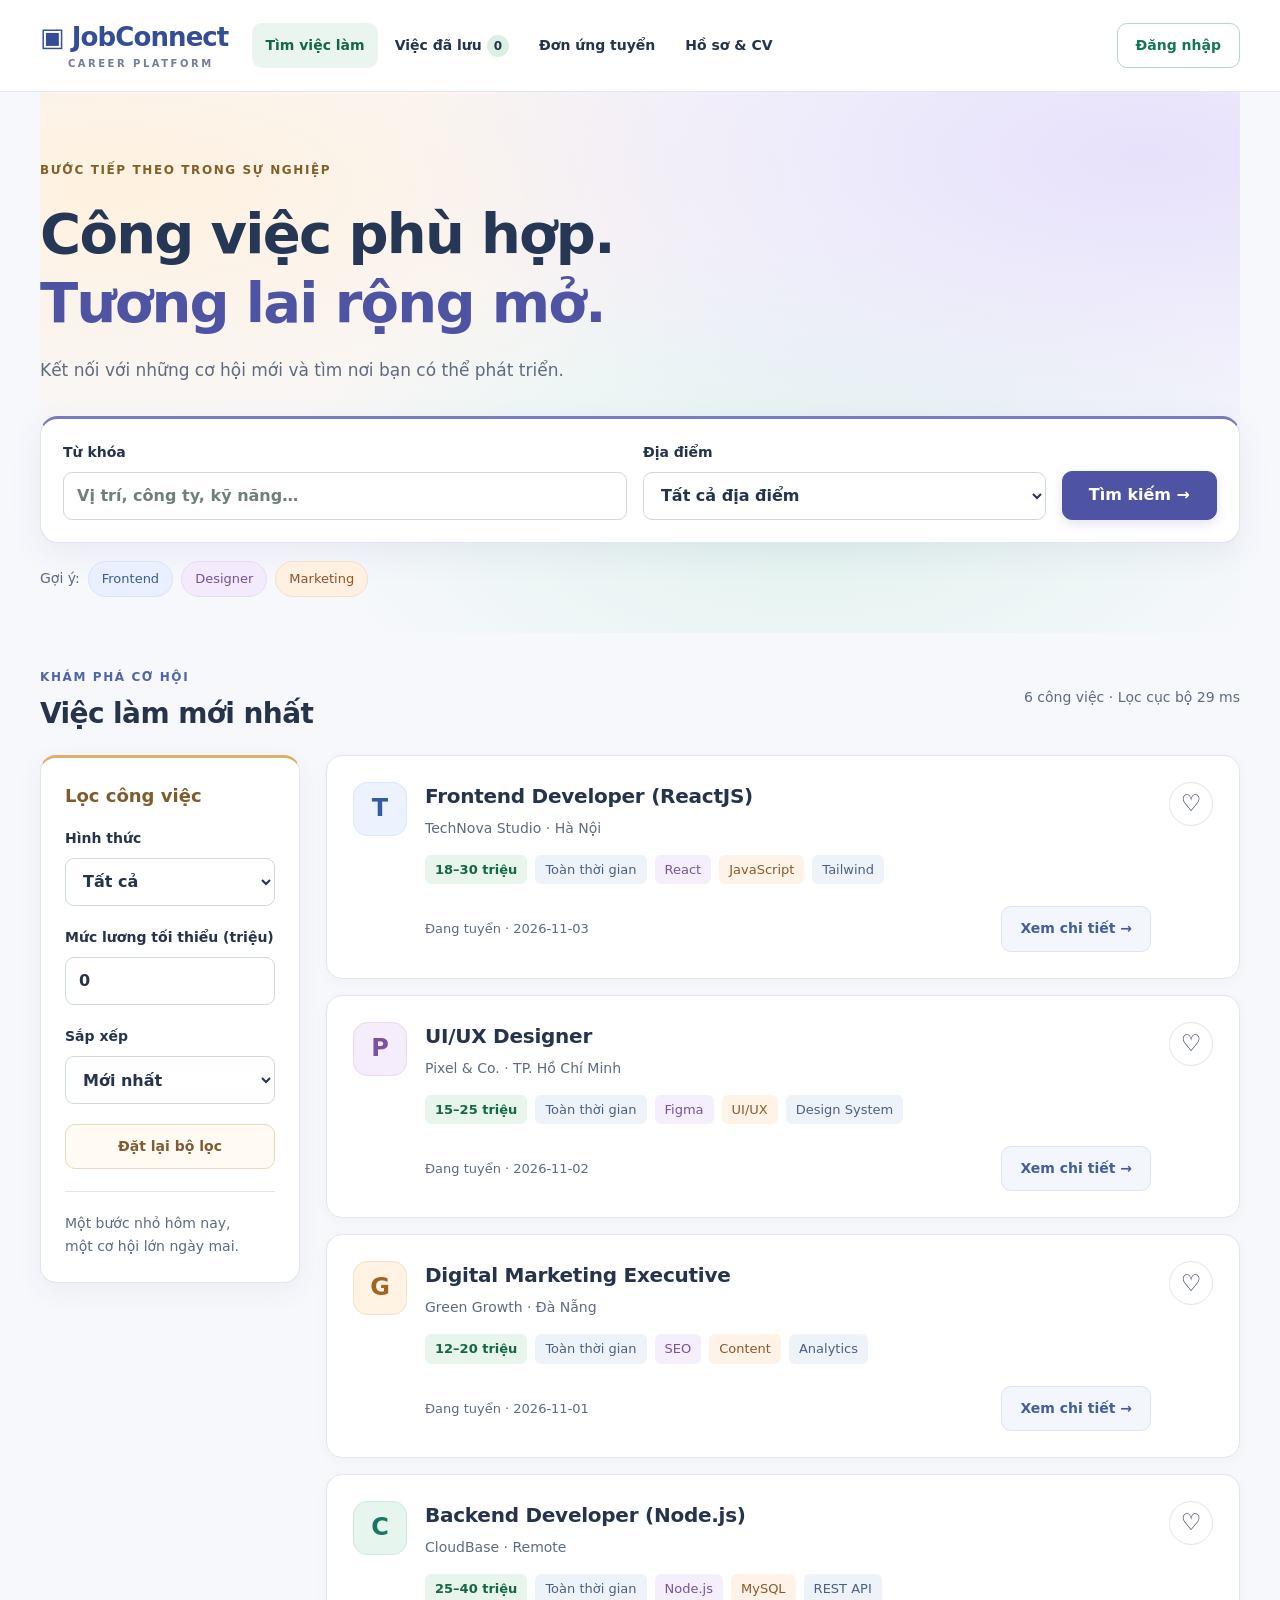
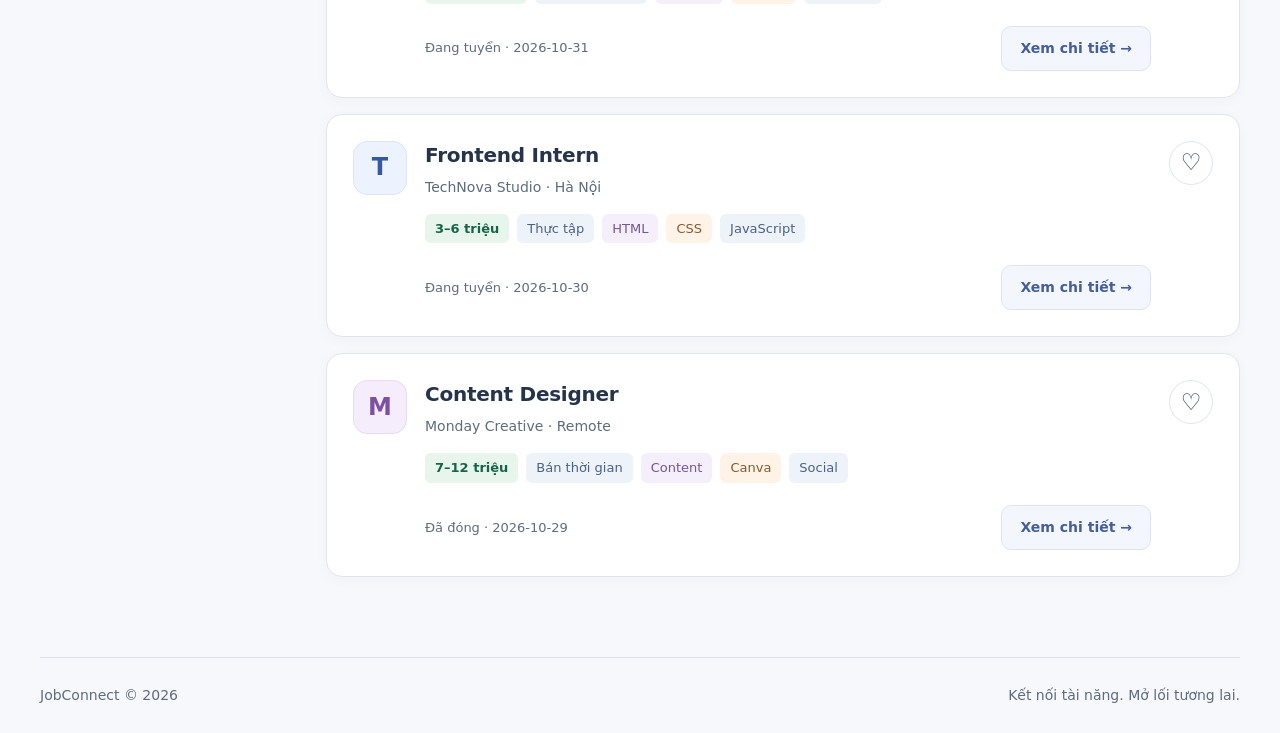
==== frontend/index.html @ 9f08043b "Cap nhat chuc nang" ====
<!DOCTYPE html>
<html lang="vi">

<head>
    <meta charset="UTF-8">
    <meta name="viewport" content="width=device-width, initial-scale=1">

    <title>JobConnect — Cơ hội mới mỗi ngày</title>

    <link rel="stylesheet" href="style.css">
</head>

<body>

    <!-- HEADER -->
    <header>
        <a class="brand" href="#jobs">
            ▣ JobConnect
            <span>CAREER PLATFORM</span>
        </a>

        <nav aria-label="Điều hướng chính">
            <button data-page="jobs">
                Tìm việc làm
            </button>

            <button data-page="saved">
                Việc đã lưu
                <b id="savedCount">0</b>
            </button>

            <button data-page="applications">
                Đơn ứng tuyển
            </button>

            <button data-page="cv">
                Hồ sơ & CV
            </button>
        </nav>

        <button id="account">
            Đăng nhập
        </button>
    </header>

    <!-- MAIN -->
    <main>

        <!-- HERO SECTION -->
        <section id="hero">

            <span class="eyebrow">
                BƯỚC TIẾP THEO TRONG SỰ NGHIỆP
            </span>

            <h1>
                Công việc phù hợp.<br>
                <em>Tương lai rộng mở.</em>
            </h1>

            <p>
                Kết nối với những cơ hội mới
                và tìm nơi bạn có thể phát triển.
            </p>

            <!-- SEARCH FORM -->
            <form id="search">

                <label>
                    Từ khóa

                    <input
                        id="keyword"
                        placeholder="Vị trí, công ty, kỹ năng…"
                    >
                </label>

                <label>
                    Địa điểm

                    <select id="location">
                        <option value="">
                            Tất cả địa điểm
                        </option>

                        <option>TP. Hồ Chí Minh</option>
                        <option>Đà Nẵng</option>
                        <option>Hà Nội</option>
                    </select>
                </label>

                <button class="primary">
                    Tìm kiếm →
                </button>

            </form>

            <!-- TRENDING KEYWORDS -->
            <div class="trending">
                Gợi ý:

                <button data-key="Frontend">
                    Frontend
                </button>

                <button data-key="Designer">
                    Designer
                </button>

                <button data-key="Marketing">
                    Marketing
                </button>
            </div>

        </section>

        <!-- WORKSPACE -->
        <section id="workspace">

            <!-- SECTION HEADER -->
            <div class="section-head">

                <div>
                    <span class="eyebrow">
                        KHÁM PHÁ CƠ HỘI
                    </span>

                    <h2 id="pageTitle">
                        Việc làm mới nhất
                    </h2>
                </div>

                <span id="resultCount"></span>

            </div>

            <!-- JOBS VIEW -->
            <div id="jobsView" class="listing">

                <!-- FILTER SIDEBAR -->
                <aside>

                    <h3>Lọc công việc</h3>

                    <label>
                        Hình thức

                        <select id="type">
                            <option value="">Tất cả</option>
                            <option>Toàn thời gian</option>
                            <option>Bán thời gian</option>
                            <option>Thực tập</option>
                        </select>
                    </label>

                    <label>
                        Mức lương tối thiểu (triệu)

                        <input
                            id="salary"
                            type="number"
                            min="0"
                            max="200"
                            value="0"
                        >
                    </label>

                    <label>
                        Sắp xếp

                        <select id="sort">
                            <option value="new">
                                Mới nhất
                            </option>

                            <option value="salary">
                                Lương cao nhất
                            </option>
                        </select>
                    </label>

                    <button id="reset">
                        Đặt lại bộ lọc
                    </button>

                    <p class="muted">
                        Một bước nhỏ hôm nay,<br>
                        một cơ hội lớn ngày mai.
                    </p>

                </aside>

                <!-- JOB LIST -->
                <div id="jobList"></div>

            </div>

            <!-- APPLICATIONS VIEW -->
            <div id="applicationsView" hidden>

                <label>
                    Lọc trạng thái

                    <select id="statusFilter">
                        <option value="">
                            Tất cả trạng thái
                        </option>
                    </select>
                </label>

                <div id="applicationList"></div>

            </div>

            <!-- CV VIEW -->
            <div id="cvView" hidden>

                <div class="panel">

                    <h3>CV của bạn</h3>

                    <p>
                        Tải lên CV dạng PDF,
                        dung lượng tối đa 5 MB.
                    </p>

                    <label class="upload">
                        Chọn file PDF

                        <input
                            type="file"
                            id="cvInput"
                            accept="application/pdf,.pdf"
                        >
                    </label>

                    <div id="cvList"></div>

                    <p class="muted">
                        Bản demo lưu CV trong trình duyệt
                        này bằng IndexedDB.
                    </p>

                </div>

            </div>

        </section>

    </main>

    <!-- FOOTER -->
    <footer>
        JobConnect © 2026

        <span>
            Kết nối tài năng. Mở lối tương lai.
        </span>
    </footer>

    <!-- AUTH DIALOG -->
    <dialog id="authDialog">

        <form id="authForm">

            <button
                type="button"
                class="close"
                data-close
            >
                ×
            </button>

            <h2>Chào mừng bạn</h2>

            <p>
                Đăng nhập mô phỏng để trải nghiệm ứng viên.
            </p>

            <label>
                Họ tên

                <input
                    id="name"
                    required
                    maxlength="80"
                    autocomplete="name"
                >
            </label>

            <label>
                Email

                <input
                    id="email"
                    type="email"
                    required
                    autocomplete="email"
                >
            </label>

            <label>
                Vai trò

                <select id="role">
                    <option value="Candidate">
                        Ứng viên
                    </option>

                    <option value="Recruiter">
                        Nhà tuyển dụng
                    </option>
                </select>
            </label>

            <p class="muted">
                Không tạo tài khoản Admin
                từ giao diện đăng ký.
            </p>

            <button class="primary">
                Bắt đầu trải nghiệm
            </button>

        </form>

    </dialog>

    <!-- JOB DETAIL DIALOG -->
    <dialog id="detailDialog">

        <button class="close" data-close>
            ×
        </button>

        <div id="detailBody"></div>

    </dialog>

    <!-- APPLY DIALOG -->
    <dialog id="applyDialog">

        <form id="applyForm">

            <button
                type="button"
                class="close"
                data-close
            >
                ×
            </button>

            <h2>Nộp đơn ứng tuyển</h2>

            <p id="applyTitle"></p>

            <label>
                Chọn CV PDF

                <select id="cvSelect" required>
                </select>
            </label>

            <label>
                Thư giới thiệu

                <textarea
                    id="letter"
                    rows="5"
                    maxlength="3000"
                    placeholder="Chia sẻ lý do bạn phù hợp…"
                ></textarea>
            </label>

            <button class="primary">
                Gửi đơn ứng tuyển
            </button>

        </form>

    </dialog>

    <!-- TOAST NOTIFICATION -->
    <div
        id="toast"
        role="status"
        aria-live="polite"
    ></div>

    <!-- JAVASCRIPT -->
    <script src="app.js"></script>

</body>

</html>
---- frontend/style.css ----
﻿:root {
  color-scheme: light;
  --ink: #183b32;
  --green: #157557;
  --light: #edf7f1;
  --line: #dce8e1;
  --muted: #596e64;
  --shadow: 0 8px 28px rgb(24 59 50 / 5%);
}
* { box-sizing: border-box; }
body {
  margin: 0;
  background: #f6f9f7;
  color: var(--ink);
  font: 16px/1.65 "Segoe UI", system-ui, -apple-system, sans-serif;
  -webkit-font-smoothing: antialiased;
}
button, input, select, textarea { font: inherit; }
button, a, input, select, textarea { -webkit-tap-highlight-color: transparent; }
button {
  min-height: 44px;
  padding: 10px 18px;
  border: 1px solid var(--line);
  border-radius: 10px;
  background: #fff;
  color: var(--ink);
  font-weight: 600;
  cursor: pointer;
  transition: background .18s ease, border-color .18s ease, box-shadow .18s ease;
}
button:hover { border-color: #9dc9b4; background: var(--light); }
button:disabled { opacity: .5; cursor: not-allowed; }
a { color: var(--green); text-underline-offset: 4px; }
header {
  display: flex;
  align-items: center;
  gap: 24px;
  min-height: 92px;
  padding: 18px max(28px, calc((100% - 1200px) / 2));
  background: #fff;
  border-bottom: 1px solid var(--line);
}
.brand { font-size: 26px; line-height: 1.25; letter-spacing: -.9px; font-weight: 800; text-decoration: none; white-space: nowrap; }
.brand span { display: block; margin: 5px 0 0 28px; font-size: 10px; letter-spacing: 2.5px; font-weight: 650; }
nav { display: flex; align-items: center; gap: 4px; flex: 1; }
nav button { border-color: transparent; background: transparent; font-size: 14px; white-space: nowrap; padding: 10px 12px; }
nav button.active { color: var(--green); background: var(--light); }
#account { border-color: #b8d6c6; color: var(--green); font-size: 14px; }
b { display: inline-block; padding: 1px 7px; border-radius: 20px; background: #dcefe3; font-size: 12px; line-height: 1.7; }
main { max-width: 1256px; margin: auto; padding: 0 28px; }
#hero {
  position: relative;
  padding: 64px 0 36px;
  background: radial-gradient(ellipse at 94% 18%, #dcefe2 0, transparent 58%);
}
.eyebrow { color: var(--green); font-size: 12px; font-weight: 750; letter-spacing: 1.6px; }
h1, h2, h3 { text-wrap: balance; }
h1 { margin: 18px 0; font-size: clamp(36px, 4.5vw, 56px); line-height: 1.22; letter-spacing: -1.7px; font-weight: 750; }
h1 em { font-style: normal; color: var(--green); }
p { color: var(--muted); margin: 0 0 18px; }
#hero > p { max-width: 620px; font-size: 17px; line-height: 1.8; }
#search { display: flex; align-items: end; gap: 16px; margin-top: 30px; padding: 22px; background: #fff; border: 1px solid var(--line); border-radius: 18px; box-shadow: var(--shadow); }
label { display: block; font-size: 14px; font-weight: 600; }
input, select, textarea { display: block; width: 100%; min-height: 48px; margin: 8px 0 20px; padding: 11px 13px; border: 1px solid #ccdcd2; border-radius: 9px; background: #fff; color: var(--ink); font-size: 16px; line-height: 1.5; }
input::placeholder, textarea::placeholder { color: #708078; opacity: 1; }
input:hover, select:hover, textarea:hover { border-color: #91b8a3; }
textarea { resize: vertical; }
#search label { flex: 1; min-width: 0; }
#search label:first-child { flex: 1.4; }
#search input, #search select { margin-bottom: 0; }
#search > button { min-height: 48px; padding-inline: 26px; }
.primary { background: var(--green); color: #fff; border-color: var(--green); box-shadow: 0 4px 12px rgb(21 117 87 / 12%); }
.primary:hover { background: #105d45; color: #fff; border-color: #105d45; }
.trending { display: flex; flex-wrap: wrap; align-items: center; gap: 8px; margin-top: 18px; color: var(--muted); font-size: 14px; }
.trending button { min-height: 36px; padding: 5px 13px; border-color: #dce8e1; border-radius: 24px; background: #edf4ef; font-size: 13px; font-weight: 500; }
#workspace { scroll-margin-top: 24px; }
.section-head { display: flex; align-items: center; justify-content: space-between; gap: 20px; margin: 30px 0 22px; }
h2 { margin: 6px 0 14px; font-size: 28px; line-height: 1.35; letter-spacing: -.6px; }
.section-head h2 { margin-bottom: 0; }
h3 { margin: 0 0 18px; font-size: 18px; line-height: 1.5; }
.listing { display: grid; grid-template-columns: 260px minmax(0, 1fr); gap: 26px; }
aside, .panel { align-self: start; padding: 24px; border: 1px solid var(--line); border-radius: 16px; background: #fff; box-shadow: var(--shadow); }
aside #reset { width: 100%; font-size: 14px; }
aside p { margin: 22px 0 0; padding-top: 20px; border-top: 1px solid var(--line); }
.muted, #resultCount { color: var(--muted); font-size: 14px; }
#resultCount { text-align: right; }
.card { display: flex; gap: 18px; padding: 26px; margin-bottom: 16px; border: 1px solid var(--line); border-radius: 16px; background: #fff; box-shadow: 0 3px 14px rgb(24 59 50 / 3%); transition: border-color .18s ease, box-shadow .18s ease; }
.card:hover { border-color: #aecfbd; box-shadow: var(--shadow); }
.logo { display: grid; place-items: center; flex-shrink: 0; width: 54px; height: 54px; border: 1px solid #d9ebdf; border-radius: 14px; background: #eaf5ee; color: var(--green); font-size: 24px; font-weight: 800; }
.card-body { flex: 1; min-width: 0; overflow-wrap: anywhere; }
.card h3 { margin: 0; font-size: 20px; line-height: 1.45; letter-spacing: -.25px; }
.company { margin: 6px 0 15px; color: var(--muted); font-size: 14px; }
.tags { display: flex; flex-wrap: wrap; gap: 8px; }
.tag { padding: 5px 10px; border-radius: 6px; background: #f1f5f3; color: #4c6458; font-size: 13px; line-height: 1.5; }
.salary { color: #116446; background: #e6f5eb; font-weight: 700; }
.card-bottom { display: flex; justify-content: space-between; align-items: center; flex-wrap: wrap; gap: 12px; margin-top: 22px; }
.card-bottom small { color: var(--muted); font-size: 13px; }
.card-bottom button { font-size: 14px; color: var(--green); }
.save { align-self: start; flex-shrink: 0; display: grid; place-items: center; width: 44px; padding: 4px; border-radius: 50%; font-size: 23px; line-height: 1; }
.save[aria-pressed="true"] { background: #e7f4ec; border-color: #a5cbb5; color: var(--green); }
.empty { padding: 48px 24px; border: 1px dashed #b9cec1; border-radius: 16px; background: #fff; color: var(--muted); text-align: center; }
.status { display: inline-block; padding: 6px 13px; border-radius: 20px; background: #edf3fa; color: #245d9d; font-size: 14px; font-weight: 600; }
.status.accepted { background: #e0f4e8; color: #207141; }
.status.rejected, .status.withdrawn { background: #f9eded; color: #934242; }
#applicationsView > label { max-width: 340px; }
#applicationList .muted { margin-top: 14px; }
footer { display: flex; justify-content: space-between; gap: 20px; max-width: 1200px; margin: 64px auto 0; padding: 26px 0; border-top: 1px solid var(--line); color: var(--muted); font-size: 14px; }
dialog { width: min(580px, calc(100vw - 32px)); max-height: 90vh; max-height: 90dvh; padding: 32px; border: 1px solid var(--line); border-radius: 20px; background: #fff; color: var(--ink); box-shadow: 0 24px 80px rgb(16 43 35 / 20%); overflow-wrap: anywhere; }
dialog::backdrop { background: rgb(16 43 35 / 48%); backdrop-filter: blur(4px); }
.close { float: right; min-width: 44px; margin: -10px -10px 0 8px; padding: 0 8px; border: 0; font-size: 26px; }
dialog .primary { width: 100%; margin-top: 12px; }
#detailBody h3 { margin-top: 24px; margin-bottom: 8px; }
.upload { padding: 24px; border: 2px dashed #b9d7c6; border-radius: 12px; background: #f6fbf8; }
.upload input { min-height: 0; margin: 12px 0 0; padding: 0; border: 0; background: transparent; font-size: 14px; }
input[type="file"]::file-selector-button { margin-right: 12px; padding: 10px 14px; border: 1px solid #c7ddcf; border-radius: 8px; background: #fff; color: var(--ink); cursor: pointer; }
.cv-row { display: flex; align-items: center; flex-wrap: wrap; gap: 12px; padding: 18px 0; border-bottom: 1px solid var(--line); }
.cv-row > span { flex: 1 1 220px; overflow-wrap: anywhere; }
#cvList { margin-block: 20px; }
#toast { position: fixed; bottom: 24px; left: 50%; transform: translateX(-50%); display: none; width: max-content; max-width: calc(100vw - 32px); padding: 14px 22px; border-radius: 12px; background: var(--ink); color: #fff; box-shadow: 0 8px 30px rgb(16 43 35 / 20%); font-size: 15px; z-index: 10; }
button:focus-visible, a:focus-visible, input:focus-visible, select:focus-visible, textarea:focus-visible { outline: 3px solid #51a581; outline-offset: 3px; }
[hidden] { display: none !important; }
@media (max-width: 1100px) {
  header { flex-wrap: wrap; gap: 14px; }
  nav { order: 3; flex-basis: 100%; overflow-x: auto; padding-bottom: 2px; }
  #account { margin-left: auto; max-width: 60%; overflow-wrap: anywhere; }
  footer { margin-inline: 28px; }
}
@media (max-width: 800px) {
  .listing { grid-template-columns: 220px minmax(0, 1fr); gap: 18px; }
  aside { padding: 20px; }
  .card { gap: 12px; padding: 20px; }
  .card h3 { font-size: 18px; }
  #search { flex-wrap: wrap; }
  #search > button { flex-basis: 100%; }
}
@media (max-width: 650px) {
  header { padding: 16px; gap: 14px; }
  .brand { font-size: 23px; }
  .brand span { font-size: 9px; letter-spacing: 1.7px; margin-left: 24px; }
  #account { max-width: 48%; padding: 9px 12px; }
  nav { gap: 4px; }
  nav button { font-size: 14px; padding: 10px 12px; }
  main { padding: 0 16px; }
  #hero { padding: 36px 0 24px; }
  h1 { font-size: clamp(32px, 8vw, 42px); letter-spacing: -1px; line-height: 1.3; }
  #hero > p { font-size: 16px; }
  .eyebrow { font-size: 11px; letter-spacing: 1.2px; }
  #search { flex-direction: column; align-items: stretch; gap: 14px; padding: 18px; margin-top: 24px; }
  #search > button { flex-basis: auto; margin-top: 2px; }
  .section-head { align-items: start; flex-wrap: wrap; gap: 8px; margin-top: 24px; }
  h2 { font-size: 25px; }
  #resultCount { text-align: left; }
  .listing { display: block; }
  aside { display: grid; grid-template-columns: repeat(2, minmax(0, 1fr)); gap: 0 14px; margin-bottom: 20px; padding: 20px; }
  aside h3, aside label:last-of-type, aside #reset { grid-column: 1 / -1; }
  aside p { display: none; }
  aside input, aside select { margin-bottom: 16px; }
  .card { position: relative; flex-wrap: wrap; padding: 20px; gap: 14px; }
  .logo { width: 46px; height: 46px; font-size: 21px; border-radius: 12px; }
  .card-body { flex-basis: 100%; }
  .save { position: absolute; right: 16px; top: 20px; }
  .card-bottom { margin-top: 18px; }
  .panel { padding: 20px; }
  footer { flex-direction: column; gap: 6px; margin: 36px 16px 0; padding-block: 22px; }
  dialog { padding: 24px; border-radius: 16px; }
  .upload { padding: 18px; }
}
@media (prefers-reduced-motion: reduce) {
  *, *::before, *::after { transition: none !important; scroll-behavior: auto !important; }
}

/* A varied palette for navigation, company identities and skill labels. */
:root {
  --ink: #25334b;
  --muted: #5e6b80;
  --line: #e1e5ef;
  --shadow: 0 8px 28px rgb(50 65 110 / 6%);
}
body { background: #f7f8fc; }
header { border-bottom-color: #e4e7f2; }
.brand { color: #334d96; }
.brand span { color: #737d98; }
nav button[data-page="jobs"].active { color: #17654c; background: #eaf5ef; }
nav button[data-page="saved"].active { color: #99522b; background: #fff0e5; }
nav button[data-page="applications"].active { color: #355ca5; background: #edf2ff; }
nav button[data-page="cv"].active { color: #7451a8; background: #f3edfc; }
#hero {
  background:
    radial-gradient(ellipse at 92% 12%, #e7e1fb 0, transparent 48%),
    radial-gradient(ellipse at 64% 75%, #e0f2ed 0, transparent 48%),
    radial-gradient(ellipse at 6% 18%, #fff1df 0, transparent 46%);
}
h1 { color: #253755; }
h1 em { color: #4e54a3; }
#hero > .eyebrow { color: #836027; }
#search { border-top: 3px solid #777bc0; box-shadow: 0 10px 32px rgb(74 77 135 / 8%); }
#search .primary { background: #4e54a3; border-color: #4e54a3; box-shadow: 0 4px 12px rgb(78 84 163 / 16%); }
#search .primary:hover { background: #3d4287; border-color: #3d4287; }
.trending button:nth-of-type(3n + 1) { color: #355aa0; background: #eaf0ff; border-color: #d8e2fc; }
.trending button:nth-of-type(3n + 2) { color: #77509d; background: #f3eafb; border-color: #e8d9f5; }
.trending button:nth-of-type(3n) { color: #945127; background: #fff0e2; border-color: #f4dec8; }
.trending button:hover { box-shadow: 0 2px 8px rgb(50 65 110 / 12%); }
#workspace > .section-head .eyebrow { color: #5264a8; }
aside { border-top: 3px solid #dfae68; }
aside h3 { color: #805b2b; }
aside #reset { color: #815c30; background: #fffaf2; border-color: #e9d9bf; }
aside #reset:hover { background: #fff1dc; }
.card:nth-child(4n + 1) .logo { color: #355aa0; background: #edf2ff; border-color: #dce5fc; }
.card:nth-child(4n + 2) .logo { color: #7d50a1; background: #f5edfc; border-color: #e9daf5; }
.card:nth-child(4n + 3) .logo { color: #a06426; background: #fff4e3; border-color: #f3e3c9; }
.card:nth-child(4n) .logo { color: #187763; background: #e7f5ef; border-color: #cfe9dd; }
.tag { color: #496186; background: #eef3fa; }
.tag:nth-child(3n) { color: #77549b; background: #f4effa; }
.tag:nth-child(3n + 1) { color: #8a5a2c; background: #fff3e7; }
.tag.salary { color: #176549; background: #e7f5ec; }
.card-bottom button { color: #435d9d; background: #f4f6fd; border-color: #dce3f5; }
.card-bottom button:hover { background: #eaf0ff; border-color: #aebfe5; }
.save[aria-pressed="true"] { color: #ac4567; background: #fceef3; border-color: #edc8d5; }
#cvView .panel { border-top: 3px solid #aa85ce; }
#cvView h3 { color: #77509d; }
.upload { border-color: #d0bee4; background: #faf7fe; }
.status.withdrawn { color: #66547e; background: #f1edf7; }
footer { border-top-color: #dedff0; }
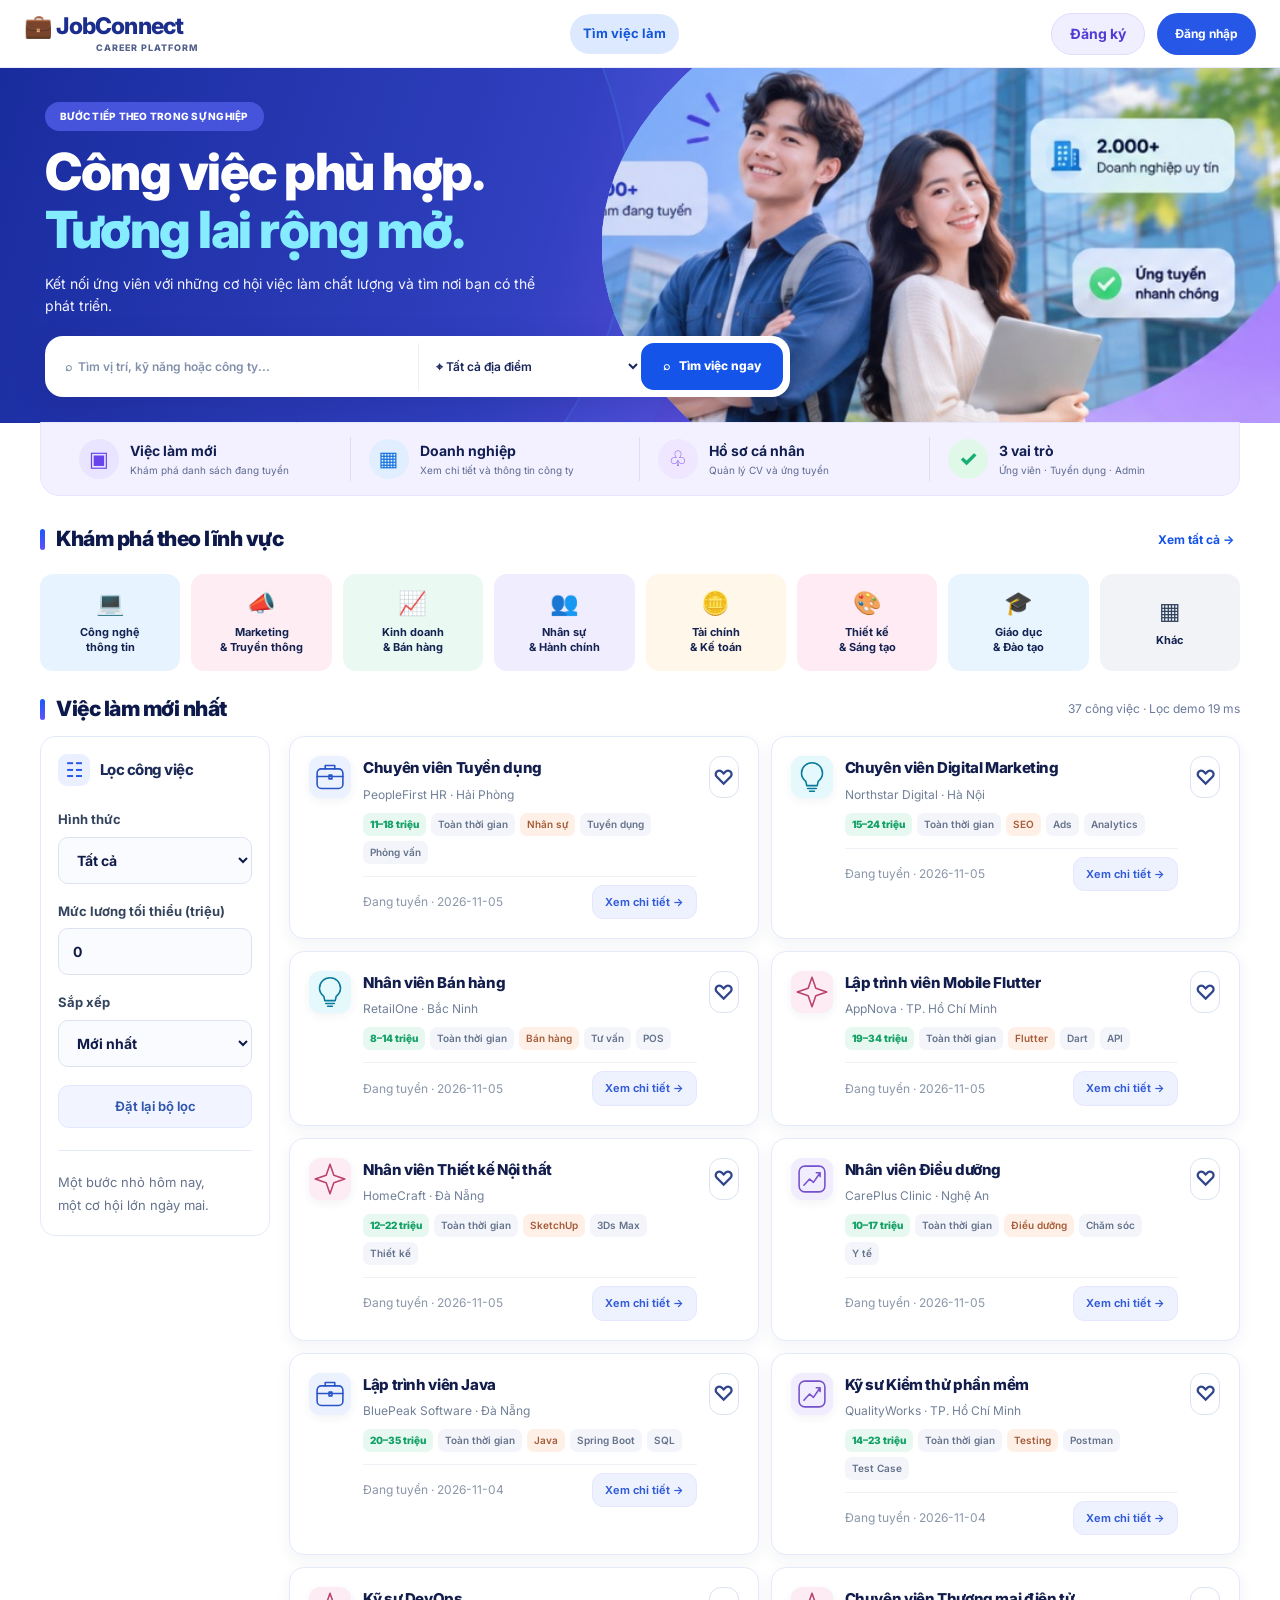
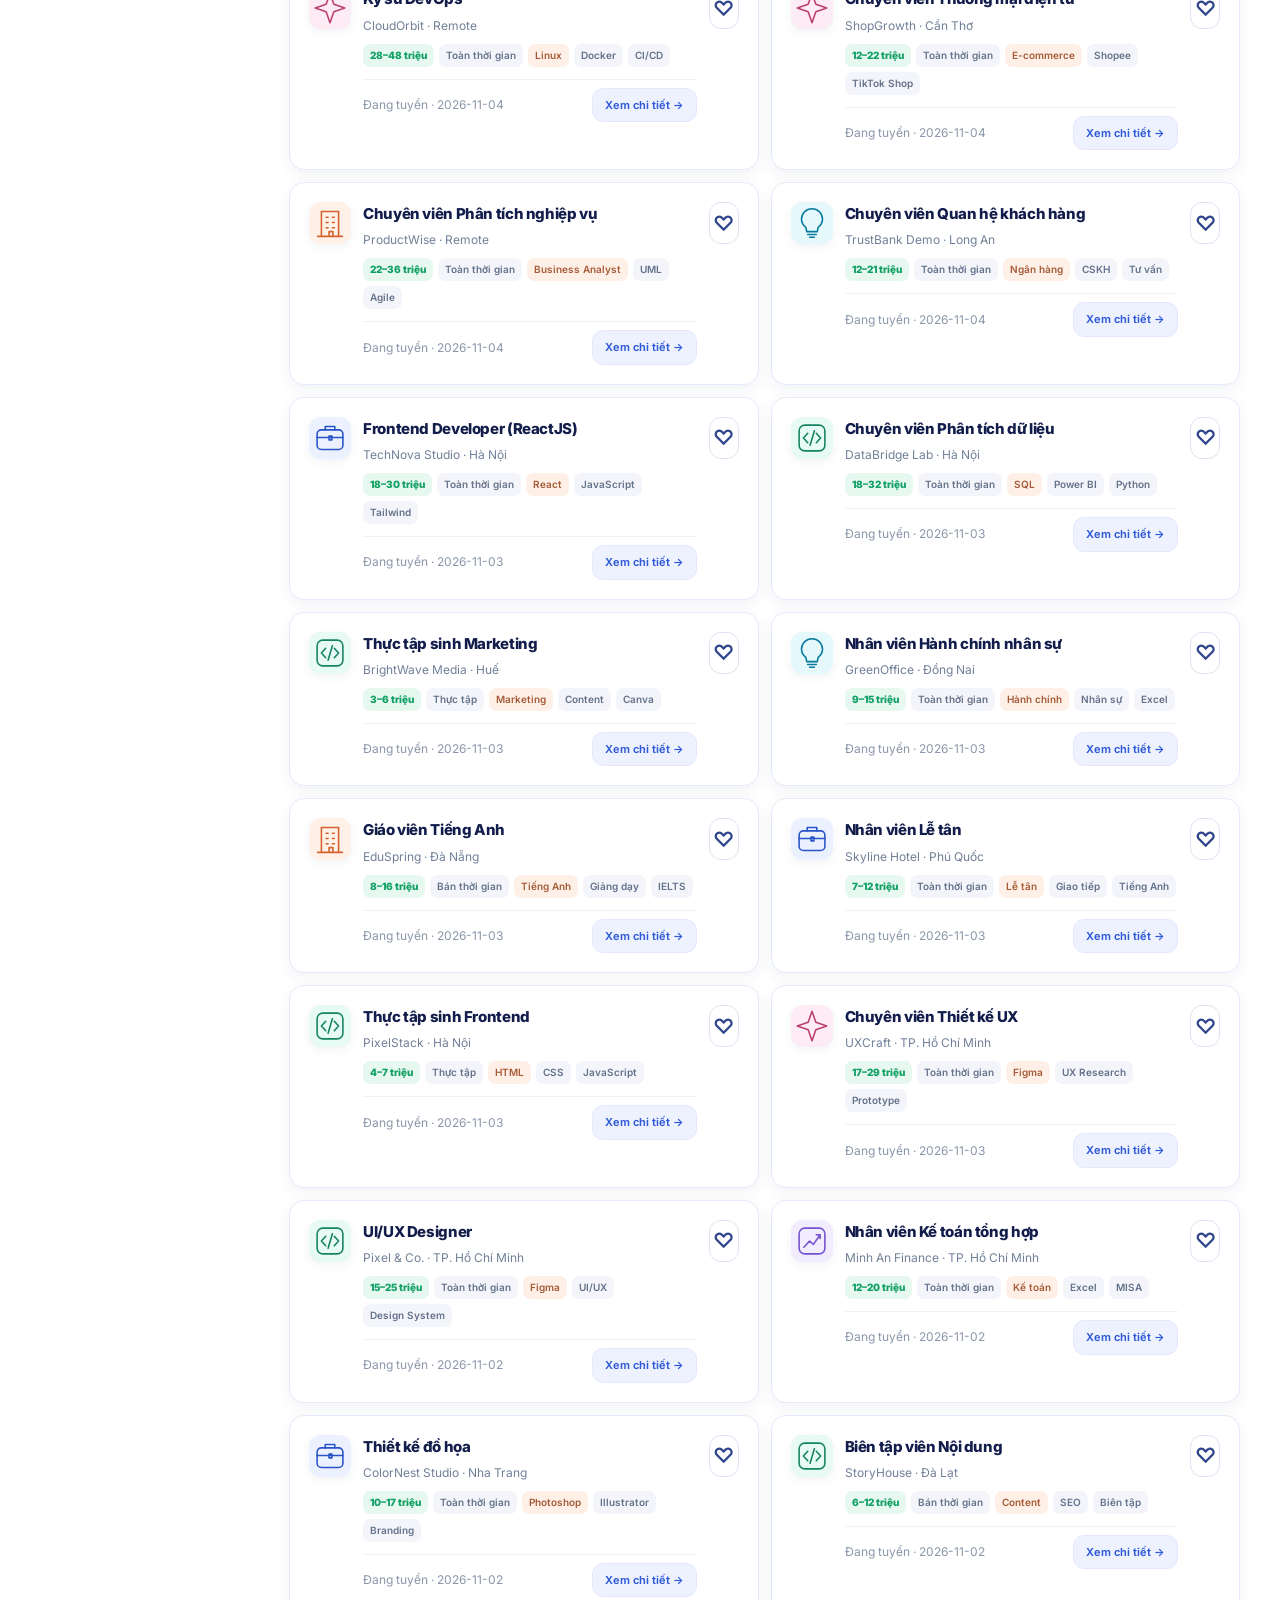
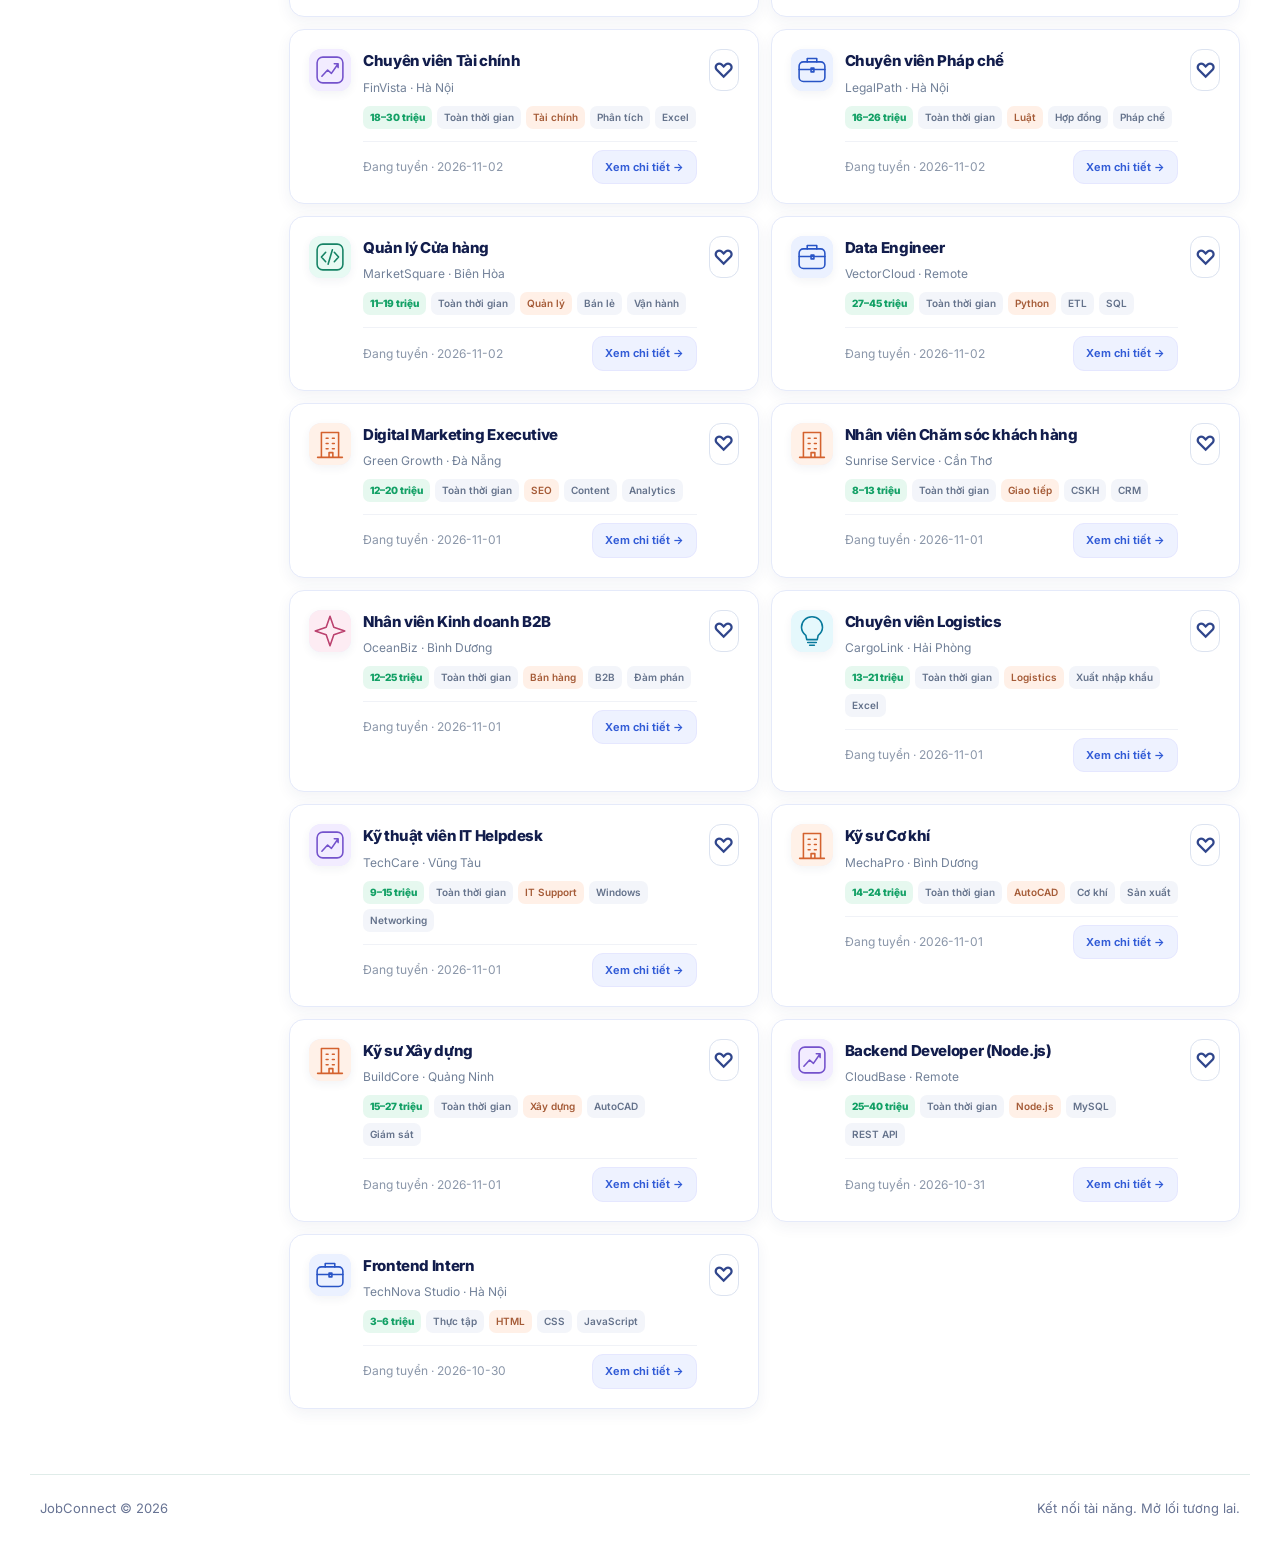
==== commit d8fab916: "Cap nhat chuc nang" ====
--- a/frontend/index.html
+++ b/frontend/index.html
@@ -1,396 +1,63 @@
-
-<!DOCTYPE html>
-<html lang="vi">
-
-<head>
-    <meta charset="UTF-8">
-    <meta name="viewport" content="width=device-width, initial-scale=1">
-
-    <title>JobConnect — Cơ hội mới mỗi ngày</title>
-
-    <link rel="stylesheet" href="style.css">
-</head>
-
+<!doctype html>
+<html lang="vi"><head><meta charset="UTF-8"><meta name="viewport" content="width=device-width,initial-scale=1"><title>JobConnect — Cơ hội mới mỗi ngày</title><link rel="stylesheet" href="style.css"></head>
 <body>
-
-    <!-- HEADER -->
-    <header>
-        <a class="brand" href="#jobs">
-            ▣ JobConnect
-            <span>CAREER PLATFORM</span>
-        </a>
-
-        <nav aria-label="Điều hướng chính">
-            <button data-page="jobs">
-                Tìm việc làm
-            </button>
-
-            <button data-page="saved">
-                Việc đã lưu
-                <b id="savedCount">0</b>
-            </button>
-
-            <button data-page="applications">
-                Đơn ứng tuyển
-            </button>
-
-            <button data-page="cv">
-                Hồ sơ & CV
-            </button>
-        </nav>
-
-        <button id="account">
-            Đăng nhập
-        </button>
-    </header>
-
-    <!-- MAIN -->
-    <main>
-
-        <!-- HERO SECTION -->
-        <section id="hero">
-
-            <span class="eyebrow">
-                BƯỚC TIẾP THEO TRONG SỰ NGHIỆP
-            </span>
-
-            <h1>
-                Công việc phù hợp.<br>
-                <em>Tương lai rộng mở.</em>
-            </h1>
-
-            <p>
-                Kết nối với những cơ hội mới
-                và tìm nơi bạn có thể phát triển.
-            </p>
-
-            <!-- SEARCH FORM -->
-            <form id="search">
-
-                <label>
-                    Từ khóa
-
-                    <input
-                        id="keyword"
-                        placeholder="Vị trí, công ty, kỹ năng…"
-                    >
-                </label>
-
-                <label>
-                    Địa điểm
-
-                    <select id="location">
-                        <option value="">
-                            Tất cả địa điểm
-                        </option>
-
-                        <option>TP. Hồ Chí Minh</option>
-                        <option>Đà Nẵng</option>
-                        <option>Hà Nội</option>
-                    </select>
-                </label>
-
-                <button class="primary">
-                    Tìm kiếm →
-                </button>
-
-            </form>
-
-            <!-- TRENDING KEYWORDS -->
-            <div class="trending">
-                Gợi ý:
-
-                <button data-key="Frontend">
-                    Frontend
-                </button>
-
-                <button data-key="Designer">
-                    Designer
-                </button>
-
-                <button data-key="Marketing">
-                    Marketing
-                </button>
-            </div>
-
-        </section>
-
-        <!-- WORKSPACE -->
-        <section id="workspace">
-
-            <!-- SECTION HEADER -->
-            <div class="section-head">
-
-                <div>
-                    <span class="eyebrow">
-                        KHÁM PHÁ CƠ HỘI
-                    </span>
-
-                    <h2 id="pageTitle">
-                        Việc làm mới nhất
-                    </h2>
-                </div>
-
-                <span id="resultCount"></span>
-
-            </div>
-
-            <!-- JOBS VIEW -->
-            <div id="jobsView" class="listing">
-
-                <!-- FILTER SIDEBAR -->
-                <aside>
-
-                    <h3>Lọc công việc</h3>
-
-                    <label>
-                        Hình thức
-
-                        <select id="type">
-                            <option value="">Tất cả</option>
-                            <option>Toàn thời gian</option>
-                            <option>Bán thời gian</option>
-                            <option>Thực tập</option>
-                        </select>
-                    </label>
-
-                    <label>
-                        Mức lương tối thiểu (triệu)
-
-                        <input
-                            id="salary"
-                            type="number"
-                            min="0"
-                            max="200"
-                            value="0"
-                        >
-                    </label>
-
-                    <label>
-                        Sắp xếp
-
-                        <select id="sort">
-                            <option value="new">
-                                Mới nhất
-                            </option>
-
-                            <option value="salary">
-                                Lương cao nhất
-                            </option>
-                        </select>
-                    </label>
-
-                    <button id="reset">
-                        Đặt lại bộ lọc
-                    </button>
-
-                    <p class="muted">
-                        Một bước nhỏ hôm nay,<br>
-                        một cơ hội lớn ngày mai.
-                    </p>
-
-                </aside>
-
-                <!-- JOB LIST -->
-                <div id="jobList"></div>
-
-            </div>
-
-            <!-- APPLICATIONS VIEW -->
-            <div id="applicationsView" hidden>
-
-                <label>
-                    Lọc trạng thái
-
-                    <select id="statusFilter">
-                        <option value="">
-                            Tất cả trạng thái
-                        </option>
-                    </select>
-                </label>
-
-                <div id="applicationList"></div>
-
-            </div>
-
-            <!-- CV VIEW -->
-            <div id="cvView" hidden>
-
-                <div class="panel">
-
-                    <h3>CV của bạn</h3>
-
-                    <p>
-                        Tải lên CV dạng PDF,
-                        dung lượng tối đa 5 MB.
-                    </p>
-
-                    <label class="upload">
-                        Chọn file PDF
-
-                        <input
-                            type="file"
-                            id="cvInput"
-                            accept="application/pdf,.pdf"
-                        >
-                    </label>
-
-                    <div id="cvList"></div>
-
-                    <p class="muted">
-                        Bản demo lưu CV trong trình duyệt
-                        này bằng IndexedDB.
-                    </p>
-
-                </div>
-
-            </div>
-
-        </section>
-
-    </main>
-
-    <!-- FOOTER -->
-    <footer>
-        JobConnect © 2026
-
-        <span>
-            Kết nối tài năng. Mở lối tương lai.
-        </span>
-    </footer>
-
-    <!-- AUTH DIALOG -->
-    <dialog id="authDialog">
-
-        <form id="authForm">
-
-            <button
-                type="button"
-                class="close"
-                data-close
-            >
-                ×
-            </button>
-
-            <h2>Chào mừng bạn</h2>
-
-            <p>
-                Đăng nhập mô phỏng để trải nghiệm ứng viên.
-            </p>
-
-            <label>
-                Họ tên
-
-                <input
-                    id="name"
-                    required
-                    maxlength="80"
-                    autocomplete="name"
-                >
-            </label>
-
-            <label>
-                Email
-
-                <input
-                    id="email"
-                    type="email"
-                    required
-                    autocomplete="email"
-                >
-            </label>
-
-            <label>
-                Vai trò
-
-                <select id="role">
-                    <option value="Candidate">
-                        Ứng viên
-                    </option>
-
-                    <option value="Recruiter">
-                        Nhà tuyển dụng
-                    </option>
-                </select>
-            </label>
-
-            <p class="muted">
-                Không tạo tài khoản Admin
-                từ giao diện đăng ký.
-            </p>
-
-            <button class="primary">
-                Bắt đầu trải nghiệm
-            </button>
-
-        </form>
-
-    </dialog>
-
-    <!-- JOB DETAIL DIALOG -->
-    <dialog id="detailDialog">
-
-        <button class="close" data-close>
-            ×
-        </button>
-
-        <div id="detailBody"></div>
-
-    </dialog>
-
-    <!-- APPLY DIALOG -->
-    <dialog id="applyDialog">
-
-        <form id="applyForm">
-
-            <button
-                type="button"
-                class="close"
-                data-close
-            >
-                ×
-            </button>
-
-            <h2>Nộp đơn ứng tuyển</h2>
-
-            <p id="applyTitle"></p>
-
-            <label>
-                Chọn CV PDF
-
-                <select id="cvSelect" required>
-                </select>
-            </label>
-
-            <label>
-                Thư giới thiệu
-
-                <textarea
-                    id="letter"
-                    rows="5"
-                    maxlength="3000"
-                    placeholder="Chia sẻ lý do bạn phù hợp…"
-                ></textarea>
-            </label>
-
-            <button class="primary">
-                Gửi đơn ứng tuyển
-            </button>
-
-        </form>
-
-    </dialog>
-
-    <!-- TOAST NOTIFICATION -->
-    <div
-        id="toast"
-        role="status"
-        aria-live="polite"
-    ></div>
-
-    <!-- JAVASCRIPT -->
-    <script src="app.js"></script>
-
-</body>
-
-</html>
+<header><a class="brand" href="#/jobs">💼 JobConnect<span>CAREER PLATFORM</span></a>
+<nav aria-label="Điều hướng chính"><button data-page="jobs">Tìm việc làm</button><button data-page="saved">Việc đã lưu <b id="savedCount">0</b></button><button data-page="applications">Đơn ứng tuyển</button><button data-page="cv">Hồ sơ & CV</button><button data-portal="candidate-profile">Thông tin cá nhân</button><button data-portal="recruiter">Nhà tuyển dụng</button><button data-portal="admin">Quản trị</button></nav><div class="header-auth">
+  <button id="registerButton" type="button" class="header-register">Đăng ký</button>
+  <button id="account" type="button" class="header-login">Đăng nhập</button>
+  <div id="userMenu" class="user-menu" hidden>
+    <button id="userProfile" type="button" class="user-identity" title="Mở trang tài khoản">
+      <span id="userAvatar" class="user-avatar" aria-hidden="true">U</span>
+      <span class="user-meta"><span id="userName" class="user-name">Người dùng</span><span id="userRole" class="user-role">Ứng viên</span></span>
+    </button>
+    <button id="logoutButton" type="button" class="logout-button" title="Đăng xuất khỏi JobConnect">
+      <svg viewBox="0 0 24 24" width="17" height="17" fill="none" stroke="currentColor" stroke-width="1.8" stroke-linecap="round" stroke-linejoin="round" aria-hidden="true"><path d="M9 21H5a2 2 0 0 1-2-2V5a2 2 0 0 1 2-2h4"/><path d="M16 17l5-5-5-5"/><path d="M21 12H9"/></svg>
+      <span>Đăng xuất</span>
+    </button>
+  </div>
+</div></header>
+<main>
+<section id="hero" aria-label="Giới thiệu JobConnect">
+  <div class="hero-people" aria-hidden="true"><img src="images/hero-reference-people.jpg" alt="" /></div>
+  <div class="hero-copy">
+    <span class="eyebrow">BƯỚC TIẾP THEO TRONG SỰ NGHIỆP</span>
+    <h1>Công việc phù hợp.<br><em>Tương lai rộng mở.</em></h1>
+    <p>Kết nối ứng viên với những cơ hội việc làm chất lượng và tìm nơi bạn có thể phát triển.</p>
+    <form id="search" autocomplete="off">
+      <label><span class="search-label">Từ khóa</span><input id="keyword" placeholder="⌕  Tìm vị trí, kỹ năng hoặc công ty..." aria-label="Tìm vị trí, kỹ năng hoặc công ty"></label>
+      <label><span class="search-label">Địa điểm</span><select id="location" aria-label="Địa điểm"><option value="">⌖  Tất cả địa điểm</option><option>Hà Nội</option><option>TP. Hồ Chí Minh</option><option>Đà Nẵng</option><option>Hải Phòng</option><option>Cần Thơ</option><option>Huế</option><option>Nha Trang</option><option>Bình Dương</option><option>Đồng Nai</option><option>Bắc Ninh</option><option>Quảng Ninh</option><option>Nghệ An</option><option>Long An</option><option>Vũng Tàu</option><option>Đà Lạt</option><option>Phú Quốc</option><option>Biên Hòa</option><option>Remote</option></select></label>
+      <button class="primary" type="submit">⌕ &nbsp; Tìm việc ngay</button>
+    </form>
+  </div>
+</section>
+<section id="discovery" class="discovery" aria-label="Khám phá cơ hội">
+  <div class="trust-strip">
+    <div><span class="trust-icon">▣</span><strong>Việc làm mới</strong><small>Khám phá danh sách đang tuyển</small></div>
+    <div><span class="trust-icon">▦</span><strong>Doanh nghiệp</strong><small>Xem chi tiết và thông tin công ty</small></div>
+    <div><span class="trust-icon">♧</span><strong>Hồ sơ cá nhân</strong><small>Quản lý CV và ứng tuyển</small></div>
+    <div><span class="trust-icon">✓</span><strong>3 vai trò</strong><small>Ứng viên · Tuyển dụng · Admin</small></div>
+  </div>
+  <div class="explore-head"><h2>Khám phá theo lĩnh vực</h2><button type="button" class="text-link" id="showAllCategories">Xem tất cả →</button></div>
+  <div class="industry-grid">
+    <button class="industry-card" type="button" data-key="Frontend"><span class="industry-emoji">💻</span><strong>Công nghệ<br>thông tin</strong></button>
+    <button class="industry-card" type="button" data-key="Marketing"><span class="industry-emoji">📣</span><strong>Marketing<br>&amp; Truyền thông</strong></button>
+    <button class="industry-card" type="button" data-key="Digital"><span class="industry-emoji">📈</span><strong>Kinh doanh<br>&amp; Bán hàng</strong></button>
+    <button class="industry-card" type="button" data-key="Content"><span class="industry-emoji">👥</span><strong>Nhân sự<br>&amp; Hành chính</strong></button>
+    <button class="industry-card" type="button" data-key="Backend"><span class="industry-emoji">🪙</span><strong>Tài chính<br>&amp; Kế toán</strong></button>
+    <button class="industry-card" type="button" data-key="Designer"><span class="industry-emoji">🎨</span><strong>Thiết kế<br>&amp; Sáng tạo</strong></button>
+    <button class="industry-card" type="button" data-key="Intern"><span class="industry-emoji">🎓</span><strong>Giáo dục<br>&amp; Đào tạo</strong></button>
+    <button class="industry-card" type="button" id="moreCategories"><span class="industry-emoji">▦</span><strong>Khác</strong></button>
+  </div>
+</section>
+<section id="workspace"><div class="section-head"><div><h2 id="pageTitle">Việc làm nổi bật</h2></div><span id="resultCount"></span></div>
+<div id="jobsView" class="listing"><aside><h3>Lọc công việc</h3><label>Hình thức<select id="type"><option value="">Tất cả</option><option>Toàn thời gian</option><option>Bán thời gian</option><option>Thực tập</option></select></label><label>Mức lương tối thiểu (triệu)<input id="salary" type="number" min="0" max="200" value="0"></label><label>Sắp xếp<select id="sort"><option value="new">Mới nhất</option><option value="salary">Lương cao nhất</option></select></label><button id="reset">Đặt lại bộ lọc</button><p class="muted">Một bước nhỏ hôm nay,<br>một cơ hội lớn ngày mai.</p></aside><div id="jobList"></div></div>
+<div id="applicationsView" hidden><label>Lọc trạng thái<select id="statusFilter"><option value="">Tất cả trạng thái</option></select></label><div id="applicationList"></div></div>
+<div id="cvView" hidden><div class="panel"><h3>CV của bạn</h3><p>Tải lên CV dạng PDF, dung lượng tối đa 5 MB.</p><label class="upload">Chọn file PDF<input type="file" id="cvInput" accept="application/pdf,.pdf"></label><div id="cvList"></div><p class="muted">Chế độ demo: CV lưu trong IndexedDB của trình duyệt, chưa gửi lên máy chủ.</p></div></div>
+<div id="portalView" hidden><div id="portalContent"></div></div>
+</section></main>
+<footer>JobConnect © 2026 <span>Kết nối tài năng. Mở lối tương lai.</span></footer>
+<dialog id="authDialog"><form id="authForm"><button type="button" class="close" data-close aria-label="Đóng">×</button><input type="hidden" id="authMode" value="login"><h2 id="authHeading">Chào mừng trở lại</h2><p id="authSubtitle">Đăng nhập để lưu việc làm và quản lý hồ sơ ứng tuyển.</p><div id="authFeedback" class="auth-feedback" role="status" aria-live="polite" hidden></div><label id="nameField" hidden>Họ tên<input id="name" maxlength="80" autocomplete="name"></label><label>Email<input id="email" type="email" required autocomplete="email"></label><label>Mật khẩu<div class="password-wrap"><input id="password" type="password" minlength="6" required autocomplete="current-password" placeholder="Tối thiểu 6 ký tự"><button type="button" class="eye" data-toggle-password="password" aria-label="Hiện mật khẩu" aria-pressed="false"><svg class="eye-icon" width="20" height="20" viewBox="0 0 24 24" fill="none" stroke="currentColor" stroke-width="1.8" stroke-linecap="round" stroke-linejoin="round" aria-hidden="true"><path d="M2 12s3.5-7 10-7 10 7 10 7-3.5 7-10 7S2 12 2 12Z"/><circle cx="12" cy="12" r="3"/></svg></button></div></label><label id="confirmField" hidden>Xác nhận mật khẩu<div class="password-wrap"><input id="confirmPassword" type="password" autocomplete="new-password" placeholder="Nhập lại mật khẩu"><button type="button" class="eye" data-toggle-password="confirmPassword" aria-label="Hiện mật khẩu" aria-pressed="false"><svg class="eye-icon" width="20" height="20" viewBox="0 0 24 24" fill="none" stroke="currentColor" stroke-width="1.8" stroke-linecap="round" stroke-linejoin="round" aria-hidden="true"><path d="M2 12s3.5-7 10-7 10 7 10 7-3.5 7-10 7S2 12 2 12Z"/><circle cx="12" cy="12" r="3"/></svg></button></div></label><p class="muted" id="authRoleNotice" hidden>Tài khoản đăng ký mới thuộc vai trò Ứng viên.</p><button id="submitAuth" class="primary">Đăng nhập</button><p class="auth-bottom">Chưa có tài khoản? <button id="authSwitch" type="button" class="plain-switch">Đăng ký ngay</button></p></form></dialog>
+<dialog id="detailDialog"><button class="close" data-close aria-label="Đóng">×</button><div id="detailBody"></div></dialog>
+<dialog id="applyDialog"><form id="applyForm"><button type="button" class="close" data-close aria-label="Đóng">×</button><h2>Nộp đơn ứng tuyển</h2><p id="applyTitle"></p><label>Chọn CV PDF<select id="cvSelect" required></select></label><label>Thư giới thiệu<textarea id="letter" rows="5" maxlength="3000" placeholder="Chia sẻ lý do bạn phù hợp…"></textarea></label><button class="primary">Gửi đơn ứng tuyển</button></form></dialog>
+<div id="toast" role="status" aria-live="polite"></div>
+<script src="app.js"></script><script src="portal.js"></script></body></html>
--- a/frontend/style.css
+++ b/frontend/style.css
@@ -1,223 +1,453 @@
-﻿:root {
-  color-scheme: light;
-  --ink: #183b32;
-  --green: #157557;
-  --light: #edf7f1;
-  --line: #dce8e1;
-  --muted: #596e64;
-  --shadow: 0 8px 28px rgb(24 59 50 / 5%);
+/* JobConnect — professional responsive interface, plain CSS */
+@import url('https://fonts.googleapis.com/css2?family=Inter:wght@400;500;600;700;800&display=swap');
+:root{color-scheme:light;--ink:#15233c;--muted:#65728a;--subtle:#8a94a7;--blue:#3659dc;--blue-dark:#2845b7;--teal:#079b8b;--violet:#7654cf;--orange:#ef9c42;--line:#e6eaf3;--paper:#fff;--page:#f6f8fc;--soft:#eff3ff;--green:#168a6e;--light:#edf6f2;--shadow:0 12px 35px rgba(29,49,92,.065);--shadow-lg:0 22px 68px rgba(29,49,92,.12);--radius:18px}
+*,*::before,*::after{box-sizing:border-box}
+html{scroll-behavior:smooth}
+body{margin:0;background:var(--page);color:var(--ink);font:15px/1.65 Inter,'Segoe UI',system-ui,-apple-system,sans-serif;-webkit-font-smoothing:antialiased}
+button,input,select,textarea{font:inherit}
+button,a,input,select,textarea{-webkit-tap-highlight-color:transparent}
+a{color:var(--blue);text-underline-offset:4px}
+button{min-height:43px;padding:10px 16px;border:1px solid #dce3f0;border-radius:11px;background:#fff;color:#30425f;font-weight:650;cursor:pointer;transition:background .18s,border-color .18s,box-shadow .18s,transform .18s}
+button:hover{background:#f1f5ff;border-color:#aebeee;transform:translateY(-1px)}
+button:active{transform:translateY(0)}
+button:disabled{opacity:.5;cursor:not-allowed;transform:none}
+button:focus-visible,a:focus-visible,input:focus-visible,select:focus-visible,textarea:focus-visible{outline:3px solid rgba(54,89,220,.35);outline-offset:3px}
+[hidden],nav button[hidden]{display:none!important}
+p{margin:0 0 18px;color:var(--muted)}
+h1,h2,h3{color:var(--ink);letter-spacing:-.035em;line-height:1.25;text-wrap:balance}
+h2{font-size:clamp(24px,2.4vw,32px);margin:6px 0 15px;font-weight:800}
+h3{font-size:19px;margin:0 0 17px;font-weight:750}
+.muted,.inline-note,#resultCount{color:var(--muted);font-size:13px}
+.eyebrow{display:inline-flex;align-items:center;gap:8px;color:var(--blue);font-size:11px;font-weight:800;letter-spacing:1.7px;text-transform:uppercase}
+.eyebrow::before{content:'';display:inline-block;width:7px;height:7px;background:var(--teal);border-radius:100%}
+/* Site navigation */
+header{position:sticky;top:0;z-index:20;display:flex;align-items:center;gap:28px;min-height:84px;padding:12px max(28px,calc((100vw - 1280px)/2));border-bottom:1px solid rgba(227,232,242,.9);background:rgba(255,255,255,.96);box-shadow:0 4px 20px rgba(29,49,92,.025);backdrop-filter:blur(14px)}
+.brand{flex-shrink:0;text-decoration:none;color:var(--ink);font-size:24px;font-weight:800;letter-spacing:-1px;line-height:1.1;white-space:nowrap}
+.brand span{display:block;padding-left:34px;margin-top:4px;color:#8794ae;font-size:9px;font-weight:800;letter-spacing:2.4px}
+nav{flex:1;display:flex;align-items:center;justify-content:center;gap:3px;min-width:0;flex-wrap:wrap}
+nav button{min-height:41px;padding:9px 12px;font-size:12px;white-space:nowrap;font-weight:650;border-color:transparent;background:transparent;border-radius:10px;color:#63718a}
+nav button:hover{color:var(--blue);background:#f0f4ff;border-color:transparent}
+nav button.active,nav button[data-portal].active{color:var(--blue);background:#edf1ff;border-color:transparent}
+nav b{display:inline-block;margin-left:4px;padding:1px 7px;line-height:1.5;border-radius:99px;background:#e8eafa;color:#4355ad;font-size:11px}
+#account{flex-shrink:0;font-size:12px;border:1px solid #bfcafa;border-radius:11px;color:var(--blue);background:#f5f7ff;max-width:220px;overflow:hidden;text-overflow:ellipsis;white-space:nowrap}
+#account:hover{background:#e9efff}
+/* Banner */
+main{width:min(1280px,100%);margin:auto;padding:0 28px}
+#hero{position:relative;isolation:isolate;overflow:hidden;margin:28px 0 0;padding:74px clamp(28px,6vw,82px) 55px;border:1px solid #e3eafa;border-radius:28px;background:linear-gradient(112deg,#f1f5ff 0%,#fbfcff 47%,#effaf8 100%)}
+#hero::before{content:'';position:absolute;z-index:-1;width:430px;height:430px;right:-105px;top:-165px;border:1px solid rgba(75,109,217,.18);border-radius:50%;box-shadow:0 0 0 48px rgba(89,119,223,.042),0 0 0 98px rgba(89,119,223,.035),0 0 0 152px rgba(89,119,223,.025)}
+#hero::after{content:'';position:absolute;z-index:-1;right:8%;bottom:-145px;width:360px;height:360px;background:radial-gradient(circle,rgba(45,187,163,.13),transparent 70%);pointer-events:none}
+#hero .eyebrow{padding:7px 12px;border:1px solid #dbe5fc;background:rgba(255,255,255,.8);border-radius:99px;letter-spacing:1.1px}
+h1{max-width:810px;margin:20px 0;font-size:clamp(35px,4.8vw,65px);font-weight:800;line-height:1.16;letter-spacing:-.065em}
+h1 em{font-style:normal;background:linear-gradient(100deg,#3a61e3 0%,#7760d4 52%,#008f8a 100%);background-clip:text;-webkit-background-clip:text;color:transparent}
+#hero>p{max-width:595px;color:#64728d;font-size:16px;line-height:1.85;margin-bottom:26px}
+/* Search */
+#search{display:flex;align-items:flex-end;gap:14px;max-width:1050px;margin:32px 0 0;padding:16px;border:1px solid #e2e8f3;border-radius:18px;background:white;box-shadow:0 18px 45px rgba(52,77,130,.1)}
+label{display:block;color:#34445d;font-size:13px;font-weight:700}
+input,select,textarea{display:block;width:100%;min-height:47px;margin:7px 0 18px;padding:11px 14px;border:1px solid #dce3ef;border-radius:10px;color:var(--ink);background:#fff;font-size:14px;outline:none;transition:border-color .2s,box-shadow .2s}
+input::placeholder,textarea::placeholder{color:#98a3b4;opacity:1}
+input:hover,select:hover,textarea:hover{border-color:#a9b9d6}
+input:focus,select:focus,textarea:focus{border-color:#6585ed;box-shadow:0 0 0 4px rgba(54,89,220,.09)}
+textarea{resize:vertical;line-height:1.65}
+#search label{flex:1;min-width:0;color:#3e4c63}
+#search label:first-child{flex:1.6}
+#search input,#search select{margin:6px 0 0;background:#fbfcff}
+#search>button{min-height:47px;white-space:nowrap;padding-inline:24px}
+.primary{background:linear-gradient(110deg,#3a60df,#4b53cc);border-color:transparent;color:#fff;box-shadow:0 6px 18px rgba(54,89,220,.19)}
+.primary:hover{background:linear-gradient(110deg,#3153ca,#3e46b4);border-color:transparent;color:#fff;box-shadow:0 10px 22px rgba(54,89,220,.24)}
+.trending{display:flex;flex-wrap:wrap;align-items:center;gap:9px;margin-top:20px;font-size:13px;color:#7b879b}
+.trending button{min-height:33px;padding:5px 12px;border-radius:99px;background:#fff;border-color:#e1e7f2;color:#52617b;font-size:12px;font-weight:650}
+.trending button:nth-of-type(3n+1):hover{color:#285cba;background:#e8f0ff}
+.trending button:nth-of-type(3n+2):hover{color:#7850b3;background:#f5eefe}
+.trending button:nth-of-type(3n):hover{color:#ad6e23;background:#fff3e4}
+/* Main views */
+#workspace{scroll-margin-top:105px;padding:34px 0 4px;min-height:420px}
+.section-head{display:flex;align-items:center;justify-content:space-between;gap:22px;margin:6px 0 24px}
+.section-head h2{margin:9px 0 0}
+#resultCount{text-align:right}
+.listing{display:grid;grid-template-columns:260px minmax(0,1fr);align-items:start;gap:24px}
+aside,.panel{min-width:0;padding:26px;border:1px solid var(--line);border-radius:var(--radius);background:#fff;box-shadow:var(--shadow)}
+aside{position:sticky;top:106px}
+aside h3{display:flex;align-items:center;gap:10px;margin-bottom:24px}
+aside h3::before{content:'☷';display:grid;place-items:center;background:#eaf0ff;color:var(--blue);border-radius:9px;width:32px;height:32px;font-size:20px}
+aside label{margin-bottom:4px}
+aside input,aside select{background:#fafbff;margin-bottom:18px}
+aside #reset{width:100%;color:#4a5e8c;background:#f3f6ff;border-color:#e0e7f5;font-size:13px}
+aside p{margin:22px 0 0;padding-top:20px;border-top:1px solid var(--line);font-size:13px;line-height:1.8}
+/* Job results */
+.card{display:flex;gap:18px;align-items:flex-start;margin-bottom:16px;padding:23px;border:1px solid var(--line);border-radius:var(--radius);background:#fff;box-shadow:0 7px 22px rgba(33,57,95,.035);transition:transform .2s,border-color .2s,box-shadow .2s}
+.card:hover{transform:translateY(-3px);border-color:#cbd6f4;box-shadow:0 15px 38px rgba(38,63,110,.09)}
+.logo{display:grid;place-items:center;flex-shrink:0;width:60px;height:60px;border:1px solid #dde5fa;border-radius:16px;background:linear-gradient(145deg,#e9efff,#f8faff);color:#4463ba;font-size:24px;font-weight:800}
+.card:nth-child(4n+2) .logo{background:#f4edff;border-color:#e9defd;color:#7655b7}
+.card:nth-child(4n+3) .logo{background:#e7f8f4;border-color:#d3efe8;color:#078875}
+.card:nth-child(4n) .logo{background:#fff3e8;border-color:#f9e5d1;color:#b97c38}
+.card-body{flex:1;min-width:0;overflow-wrap:anywhere}
+.card h3{margin:2px 0 7px;font-size:18px;font-weight:800;letter-spacing:-.025em}
+.company{margin:0 0 16px;color:#718098;font-size:13px}
+.tags{display:flex;flex-wrap:wrap;gap:7px}
+.tag{padding:5px 10px;border-radius:7px;background:#f3f5fa;color:#64728b;font-size:12px;font-weight:600;line-height:1.5}
+.tag:nth-child(3n){background:#f3edff;color:#7356a4}
+.tag.salary{background:#e7f7ef;color:#138062;font-weight:750}
+.card-bottom{display:flex;justify-content:space-between;align-items:center;flex-wrap:wrap;gap:10px;margin-top:20px;padding-top:16px;border-top:1px solid #f0f2f7}
+.card-bottom small{color:#8a96a9;font-size:12px}
+.card-bottom button{color:var(--blue);background:#eff3ff;border-color:#dfe7ff;font-size:12px;padding:8px 12px;min-height:37px}
+.card-bottom button:hover{background:#e3eafe}
+.save{display:grid;place-items:center;flex-shrink:0;width:42px;min-height:42px;padding:0;border-radius:12px;color:#7c8ba2;font-size:22px;line-height:1}
+.save:hover,.save[aria-pressed=true]{color:#d34478;background:#fff0f5;border-color:#f4d5e2}
+.empty{padding:55px 26px;text-align:center;color:#8793a6;background:#fff;border:1px dashed #cdd7e8;border-radius:var(--radius)}
+/* Status colors */
+.status{display:inline-flex;align-items:center;padding:6px 12px;border-radius:99px;background:#ebf0ff;color:#365cc0;font-size:12px;font-weight:700}
+.status.submitted,.status-pending{background:#fff4df;color:#96621c}
+.status.reviewing{background:#edf1ff;color:#4364ba}
+.status.interviewed{background:#f2eaff;color:#7450bb}
+.status.accepted,.status-approved{background:#e3f7ef;color:#137855}
+.status.rejected,.status-rejected,.status-closed{background:#fff0ef;color:#bb4a47}
+.status.withdrawn{background:#f0f0f5;color:#6a6b7e}
+#applicationsView>label{max-width:350px}
+#applicationList .muted{margin-top:13px}
+/* Candidate + recruiter + admin surfaces */
+#portalView .panel{margin-bottom:18px}
+.portal-grid{display:grid;grid-template-columns:repeat(2,minmax(0,1fr));gap:18px}
+.portal-grid>.panel{min-width:0;margin-bottom:0!important}
+.portal-grid label{margin-bottom:4px}
+.portal-grid input,.portal-grid select,.portal-grid textarea{margin-bottom:14px}
+.portal-grid textarea{min-height:120px}
+.portal-actions{display:flex;align-items:center;flex-wrap:wrap;gap:8px;margin:0 0 22px;padding:6px;background:#edf1f8;border-radius:14px;width:fit-content;max-width:100%}
+.portal-actions button{min-height:40px;border-color:transparent;background:transparent;color:#63718a;font-size:13px}
+.portal-actions button.active{background:#fff;color:var(--blue);border-color:#e4e9f5;box-shadow:0 3px 12px rgba(44,68,120,.09)}
+.portal-cards{display:grid;grid-template-columns:repeat(3,minmax(0,1fr));gap:16px;margin-bottom:22px}
+.portal-cards-four{grid-template-columns:repeat(4,minmax(0,1fr))}
+.portal-cards>div{min-width:0;padding:22px;border:1px solid #dde9ff;border-radius:17px;background:linear-gradient(145deg,#e9f0ff,#f5f8ff);color:#3457ac}
+.portal-cards>div:nth-child(2){background:linear-gradient(145deg,#f1eaff,#f9f6ff);border-color:#eae0fc;color:#7754b1}
+.portal-cards>div:nth-child(3){background:linear-gradient(145deg,#e1f8f1,#f2fcf8);border-color:#d6f1e7;color:#147d65}
+.portal-cards>div:nth-child(4){background:linear-gradient(145deg,#fff0dd,#fffbf5);border-color:#f9e9d3;color:#aa6924}
+.portal-cards strong{display:block;margin:5px 0;font-size:30px;line-height:1.2;letter-spacing:-1px}
+.table-scroll{max-width:100%;overflow-x:auto;border:1px solid var(--line);border-radius:13px}
+.portal-table{width:100%;min-width:630px;border-collapse:collapse;background:#fff}
+.portal-table th,.portal-table td{padding:14px 16px;text-align:left;vertical-align:middle;border-bottom:1px solid #edf0f6;font-size:13px}
+.portal-table th{background:#f6f8fd;color:#65758e;font-size:12px;letter-spacing:.02em;font-weight:800}
+.portal-table tbody tr:hover{background:#fbfcff}
+.portal-table tbody tr:last-child td{border-bottom:0}
+.portal-table button{min-height:34px;margin:3px;padding:6px 10px;font-size:12px}
+.portal-table select{min-width:150px;min-height:36px;margin:0;font-size:12px}
+.portal-table .danger{color:#b53e4b;border-color:#f2d4d9;background:#fff4f5}
+.form-actions{grid-column:1/-1;display:flex;flex-wrap:wrap;align-items:center;gap:10px}
+.form-actions button{margin:0}
+.pagination{display:flex;justify-content:flex-end;align-items:center;flex-wrap:wrap;gap:12px;margin-top:20px;font-size:13px;color:var(--muted)}
+/* Job detail */
+.detail-panel{max-width:950px;margin:0 auto;padding:36px}
+.detail-panel>button{margin-bottom:28px}
+.detail-body h2{font-size:clamp(28px,4vw,40px);margin:15px 0}
+.detail-body h3{margin:27px 0 10px;color:#273f70}
+.detail-body p{white-space:pre-wrap;overflow-wrap:anywhere;line-height:1.9}
+.detail-body .primary{width:auto;margin-top:16px}
+/* CV */
+.upload{display:block;padding:23px;border:2px dashed #b8c9f0;border-radius:13px;background:#f6f8ff}
+.upload input{margin:12px 0 0;padding:0;min-height:0;border:0;background:transparent}
+input[type=file]::file-selector-button{margin-right:12px;padding:10px 13px;border:1px solid #ced9f0;border-radius:9px;background:white;color:#3659bd;cursor:pointer}
+.cv-row{display:flex;align-items:center;flex-wrap:wrap;gap:12px;padding:16px 0;border-bottom:1px solid var(--line)}
+.cv-row>span{flex:1 1 220px;overflow-wrap:anywhere}
+#cvList{margin-block:20px}
+/* Login and modal forms */
+dialog{width:min(550px,calc(100vw - 28px));max-height:90dvh;padding:32px;border:1px solid #e2e8f5;border-radius:22px;background:#fff;color:var(--ink);box-shadow:0 34px 100px rgba(17,29,59,.24);overflow-y:auto;overflow-wrap:anywhere}
+dialog::backdrop{background:rgba(15,27,55,.55);backdrop-filter:blur(5px)}
+dialog h2{margin-top:4px;font-size:27px}
+dialog .primary{width:100%;margin-top:10px}
+dialog label{margin-bottom:2px}
+dialog input,dialog select,dialog textarea{margin-bottom:16px}
+.close{float:right;min-height:40px;width:40px;margin:-10px -10px 0 8px;padding:0;border:0;border-radius:10px;background:#f4f6fb;color:#728097;font-size:25px}
+.close:hover{background:#e9effa}
+.password-wrap{position:relative}
+.password-wrap input{padding-right:60px}
+.password-wrap .eye{position:absolute;top:10px;right:7px;display:grid;place-items:center;min-height:34px;width:42px;padding:0;border:0;background:transparent;color:#61718a;font-size:18px}
+.password-wrap .eye:hover{transform:none;background:#edf1ff}
+.plain-switch{width:100%;margin-top:10px;border:0;background:transparent;color:var(--blue);font-size:13px}
+.plain-switch:hover{border:0;background:#f2f5ff}
+#detailBody h3{margin-top:25px;margin-bottom:9px}
+#toast{position:fixed;z-index:60;bottom:25px;left:50%;transform:translateX(-50%);display:none;width:max-content;max-width:calc(100vw - 30px);padding:13px 22px;border-radius:12px;background:#1d2b47;color:#fff;font-size:13px;box-shadow:0 12px 35px rgba(14,24,48,.25)}
+footer{display:flex;justify-content:space-between;gap:20px;width:min(1224px,calc(100% - 56px));margin:68px auto 0;padding:25px 0;border-top:1px solid #e1e7f2;color:#8791a4;font-size:13px}
+/* Adapt to tablets and phones */
+@media(max-width:1150px){header{gap:15px;padding:14px 26px;flex-wrap:wrap}nav{order:3;flex-basis:100%;justify-content:flex-start;flex-wrap:nowrap;overflow-x:auto;padding-bottom:2px}nav button{flex-shrink:0}#account{margin-left:auto}aside{top:150px}}
+@media(max-width:900px){.listing{grid-template-columns:220px minmax(0,1fr);gap:16px}aside,.panel{padding:20px}.card{padding:20px;gap:14px}.card h3{font-size:17px}.portal-cards-four{grid-template-columns:repeat(2,minmax(0,1fr))}#hero{padding:55px 37px 43px}}
+@media(max-width:700px){main{padding:0 16px}header{padding:13px 16px;gap:10px;min-height:75px}.brand{font-size:22px}.brand span{font-size:8px;letter-spacing:1.8px}#account{font-size:12px;max-width:48%;padding:8px 10px}nav button{font-size:12px;padding:8px 11px}#hero{margin-top:16px;padding:38px 22px 28px;border-radius:20px}h1{font-size:clamp(34px,8vw,48px)}#hero>p{font-size:14px}#search{flex-direction:column;align-items:stretch;gap:12px;margin-top:24px;padding:15px}#search label{width:100%}#search>button{width:100%}.section-head{align-items:flex-start;flex-wrap:wrap;gap:9px}.listing{display:block}aside{position:static;display:grid;grid-template-columns:repeat(2,minmax(0,1fr));gap:0 12px;margin-bottom:18px}aside h3,aside label:last-of-type,aside #reset{grid-column:1/-1}aside p{display:none}aside input,aside select{margin-bottom:12px}.card{position:relative;flex-wrap:wrap;padding:18px}.logo{width:50px;height:50px}.card-body{flex-basis:100%}.save{position:absolute;right:16px;top:18px}.portal-grid{grid-template-columns:1fr}.portal-cards{grid-template-columns:repeat(2,minmax(0,1fr))}.portal-actions{width:100%;overflow-x:auto;flex-wrap:nowrap}.portal-actions button{flex-shrink:0}.detail-panel{padding:20px}footer{flex-direction:column;gap:6px;width:calc(100% - 32px);margin-top:36px}dialog{padding:24px}.form-actions{flex-direction:column;align-items:stretch}.form-actions button{width:100%}}
+@media(max-width:420px){.portal-cards{grid-template-columns:1fr}.portal-cards-four{grid-template-columns:repeat(2,minmax(0,1fr))}aside{display:block}.card-bottom{align-items:flex-start}.eyebrow{letter-spacing:1px}#hero .eyebrow{font-size:9px}}
+@media(prefers-reduced-motion:reduce){*,*::before,*::after{transition:none!important;scroll-behavior:auto!important}}
+
+/* Familiar, straightforward header actions and authentication dialog */
+.header-auth{display:flex;align-items:center;justify-content:flex-end;gap:10px;flex-shrink:0;margin-left:auto}
+.header-auth button{white-space:nowrap;min-height:42px;padding:9px 18px;font-size:14px;font-weight:700;border-radius:10px}
+.header-auth #account{max-width:none;margin:0;background:#3158cf;color:#fff;border-color:#3158cf}
+.header-auth #account:hover{background:#2448b8;color:#fff;border-color:#2448b8}
+.header-auth .header-register{border:1px solid #cbd6ed;background:#fff;color:#304768}
+.header-auth .header-register:hover{background:#f3f6ff;border-color:#a8bce8}
+#authDialog{width:min(450px,calc(100vw - 28px));padding:32px;border-radius:16px}
+#authDialog h2{margin:8px 0 8px;font-size:26px;letter-spacing:-.5px}
+#authDialog #authSubtitle{font-size:14px;margin-bottom:26px;line-height:1.65}
+#authDialog label{font-weight:650;color:#34415a}
+#authDialog input,#authDialog select{min-height:47px;margin-top:7px;margin-bottom:15px;border-radius:9px}
+#authDialog .password-wrap{position:relative}
+#authDialog .password-wrap input{padding-right:50px}
+#authDialog .password-wrap .eye{position:absolute;top:7px;right:6px;min-height:34px;width:38px;border-radius:8px;background:transparent;border:0;color:#69778f;display:flex;align-items:center;justify-content:center;cursor:pointer}
+#authDialog .password-wrap .eye:hover{background:#f0f3fb;color:#3158cf}
+#authDialog .password-wrap .eye:focus-visible{outline:2px solid #6686e7;outline-offset:1px}
+#authDialog .password-wrap .eye.is-visible::after{content:"";position:absolute;left:9px;top:17px;width:23px;height:1.8px;background:currentColor;transform:rotate(-45deg);border-radius:3px}
+#authDialog .primary{min-height:46px;margin-top:8px;border-radius:9px;font-size:15px}
+#authDialog .auth-bottom{display:flex;justify-content:center;align-items:center;gap:4px;margin:18px 0 0;font-size:14px;color:#65728a}
+#authDialog .plain-switch{width:auto;margin:0;padding:3px 5px;min-height:32px;border:0;background:transparent;color:#3158cf;font-weight:750;font-size:14px}
+#authDialog .plain-switch:hover{text-decoration:underline;background:transparent}
+@media(max-width:700px){.header-auth{margin-left:auto;gap:6px}.header-auth button{padding:8px 11px;font-size:12px;min-height:38px}#authDialog{padding:25px 22px}#authDialog h2{font-size:24px}}
+
+/* Thông báo hành động dễ nhận biết, không che thao tác trên thiết bị nhỏ */
+#toast {z-index:1000;display:none;top:24px;bottom:auto;left:auto;right:24px;transform:none;
+  width:auto;max-width:min(420px,calc(100vw - 32px));padding:15px 20px;
+  border:1px solid transparent;border-radius:12px;font-size:14px;font-weight:650;
+  line-height:1.55;box-shadow:0 15px 45px rgba(16,30,60,.16);}
+#toast.toast-success{background:#eaf8f0;color:#12633d;border-color:#b7e5cc;}
+#toast.toast-error{background:#fff0ee;color:#a52e2e;border-color:#f2c8c5;}
+.auth-feedback{margin:0 0 18px;padding:12px 14px;border-radius:10px;
+  font-size:14px;line-height:1.6;font-weight:600;}
+.auth-feedback.is-success{background:#e8f7ee;color:#14683e;border:1px solid #bce6ce;}
+.auth-feedback.is-error{background:#fff0ee;color:#ae3434;border:1px solid #f3cbc7;}
+.auth-feedback[hidden]{display:none!important;}
+@media(max-width:700px){#toast{top:12px;left:16px;right:16px;max-width:none;}}
+
+/* Thông báo đặt BÊN TRONG hộp thoại đang được thao tác */
+.dialog-feedback{margin:12px 0 20px;padding:13px 15px;border-radius:10px;font-size:14px;line-height:1.6;font-weight:600;}
+.dialog-feedback.is-success{background:#e8f7ee;color:#14683e;border:1px solid #bce6ce;}
+.dialog-feedback.is-error{background:#fff0ee;color:#ae3434;border:1px solid #f3cbc7;}
+#authDialog .auth-feedback{position:relative;}
+
+/* Truy cập tài khoản Admin DEMO trong form đăng nhập */
+
+/* Thông báo toàn trang: căn chính giữa màn hình, không che các nút trên header.
+   pointer-events:none để người dùng vẫn thao tác được.
+   Thông báo bên trong dialog vẫn giữ vị trí trong biểu mẫu. */
+#toast {
+  position: fixed;
+  top: 50%;
+  left: 50%;
+  right: auto;
+  bottom: auto;
+  transform: translate(-50%, -50%);
+  z-index: 1000;
+  width: max-content;
+  max-width: min(440px, calc(100vw - 32px));
+  text-align: center;
+  pointer-events: none;
+  box-shadow: 0 18px 48px rgba(18, 35, 65, .17);
 }
-* { box-sizing: border-box; }
-body {
-  margin: 0;
-  background: #f6f9f7;
-  color: var(--ink);
-  font: 16px/1.65 "Segoe UI", system-ui, -apple-system, sans-serif;
-  -webkit-font-smoothing: antialiased;
+@media (max-width: 700px) {
+  #toast {
+    top: 50%;
+    left: 50%;
+    right: auto;
+    bottom: auto;
+    transform: translate(-50%, -50%);
+    max-width: calc(100vw - 32px);
+  }
 }
-button, input, select, textarea { font: inherit; }
-button, a, input, select, textarea { -webkit-tap-highlight-color: transparent; }
-button {
-  min-height: 44px;
-  padding: 10px 18px;
-  border: 1px solid var(--line);
-  border-radius: 10px;
-  background: #fff;
-  color: var(--ink);
-  font-weight: 600;
-  cursor: pointer;
-  transition: background .18s ease, border-color .18s ease, box-shadow .18s ease;
+
+
+/* 2026 - Header tài khoản: tên rõ ràng, vai trò bên dưới, hành động tách biệt */
+header { gap: 18px; box-shadow: 0 5px 24px rgba(26,45,84,.05); }
+.brand { color: #172e54; }
+.header-auth { gap: 12px; }
+.header-auth button[hidden], .user-menu[hidden] { display: none !important; }
+.user-menu { display: flex; align-items: center; gap: 10px; padding: 4px 0 4px 12px; border-left: 1px solid #e5eaf3; min-width: 0; }
+.header-auth .user-identity { display: flex; align-items: center; gap: 11px; min-width: 0; max-width: 270px; min-height: 52px; padding: 5px 9px 5px 5px; border: 1px solid transparent; border-radius: 14px; background: transparent; text-align: left; box-shadow: none; }
+.header-auth .user-identity:hover { background: #f2f5fc; border-color: #e2e9f8; transform: none; }
+.user-avatar { width: 40px; height: 40px; display: grid; place-items: center; flex-shrink: 0; border-radius: 12px; background: linear-gradient(140deg, #416bdf, #7a5bcb); color: #fff; font-size: 17px; font-weight: 800; box-shadow: 0 5px 13px rgba(68,91,195,.18); }
+.user-meta { min-width: 0; display: flex; flex-direction: column; justify-content: center; gap: 1px; }
+.user-name { color: #203553; font-size: 13px; font-weight: 800; line-height: 1.35; overflow: hidden; text-overflow: ellipsis; white-space: nowrap; max-width: 176px; }
+.user-role { color: #74849d; font-size: 11px; font-weight: 600; line-height: 1.3; }
+.header-auth .logout-button { display: inline-flex; align-items: center; justify-content: center; gap: 8px; min-height: 39px; padding: 8px 12px; border-radius: 10px; border: 1px solid #e1e6f0; background: #fff; color: #56647c; font-size: 12px; font-weight: 700; box-shadow: none; }
+.header-auth .logout-button:hover { color: #b43648; background: #fff4f5; border-color: #f1cfd5; transform: none; }
+.header-auth .logout-button svg { flex-shrink: 0; }
+.header-auth .header-register { background: #f7f9ff; }
+.header-auth .header-login { box-shadow: 0 5px 12px rgba(51,87,193,.15); }
+@media(max-width: 1150px) { .user-menu { margin-left: 0; } }
+@media(max-width: 700px) {
+  .header-auth { gap: 5px; max-width: 100%; }
+  .user-menu { padding-left: 6px; gap: 4px; }
+  .user-avatar { width: 34px; height: 34px; border-radius: 10px; font-size: 14px; }
+  .header-auth .user-identity { gap: 6px; min-height: 42px; padding: 3px 4px; max-width: 190px; }
+  .user-name { font-size: 12px; max-width: 118px; }
+  .user-role { font-size: 10px; }
+  .header-auth .logout-button { min-height: 37px; padding: 7px 9px; font-size: 11px; gap: 5px; }
 }
-button:hover { border-color: #9dc9b4; background: var(--light); }
-button:disabled { opacity: .5; cursor: not-allowed; }
-a { color: var(--green); text-underline-offset: 4px; }
-header {
-  display: flex;
-  align-items: center;
-  gap: 24px;
-  min-height: 92px;
-  padding: 18px max(28px, calc((100% - 1200px) / 2));
-  background: #fff;
-  border-bottom: 1px solid var(--line);
+@media(max-width: 410px) {
+  .user-name { max-width: 80px; }
+  .header-auth .logout-button span { display: none; }
+  .header-auth .logout-button { width: 36px; padding: 7px; }
 }
-.brand { font-size: 26px; line-height: 1.25; letter-spacing: -.9px; font-weight: 800; text-decoration: none; white-space: nowrap; }
-.brand span { display: block; margin: 5px 0 0 28px; font-size: 10px; letter-spacing: 2.5px; font-weight: 650; }
-nav { display: flex; align-items: center; gap: 4px; flex: 1; }
-nav button { border-color: transparent; background: transparent; font-size: 14px; white-space: nowrap; padding: 10px 12px; }
-nav button.active { color: var(--green); background: var(--light); }
-#account { border-color: #b8d6c6; color: var(--green); font-size: 14px; }
-b { display: inline-block; padding: 1px 7px; border-radius: 20px; background: #dcefe3; font-size: 12px; line-height: 1.7; }
-main { max-width: 1256px; margin: auto; padding: 0 28px; }
-#hero {
-  position: relative;
-  padding: 64px 0 36px;
-  background: radial-gradient(ellipse at 94% 18%, #dcefe2 0, transparent 58%);
-}
-.eyebrow { color: var(--green); font-size: 12px; font-weight: 750; letter-spacing: 1.6px; }
-h1, h2, h3 { text-wrap: balance; }
-h1 { margin: 18px 0; font-size: clamp(36px, 4.5vw, 56px); line-height: 1.22; letter-spacing: -1.7px; font-weight: 750; }
-h1 em { font-style: normal; color: var(--green); }
-p { color: var(--muted); margin: 0 0 18px; }
-#hero > p { max-width: 620px; font-size: 17px; line-height: 1.8; }
-#search { display: flex; align-items: end; gap: 16px; margin-top: 30px; padding: 22px; background: #fff; border: 1px solid var(--line); border-radius: 18px; box-shadow: var(--shadow); }
-label { display: block; font-size: 14px; font-weight: 600; }
-input, select, textarea { display: block; width: 100%; min-height: 48px; margin: 8px 0 20px; padding: 11px 13px; border: 1px solid #ccdcd2; border-radius: 9px; background: #fff; color: var(--ink); font-size: 16px; line-height: 1.5; }
-input::placeholder, textarea::placeholder { color: #708078; opacity: 1; }
-input:hover, select:hover, textarea:hover { border-color: #91b8a3; }
-textarea { resize: vertical; }
-#search label { flex: 1; min-width: 0; }
-#search label:first-child { flex: 1.4; }
-#search input, #search select { margin-bottom: 0; }
-#search > button { min-height: 48px; padding-inline: 26px; }
-.primary { background: var(--green); color: #fff; border-color: var(--green); box-shadow: 0 4px 12px rgb(21 117 87 / 12%); }
-.primary:hover { background: #105d45; color: #fff; border-color: #105d45; }
-.trending { display: flex; flex-wrap: wrap; align-items: center; gap: 8px; margin-top: 18px; color: var(--muted); font-size: 14px; }
-.trending button { min-height: 36px; padding: 5px 13px; border-color: #dce8e1; border-radius: 24px; background: #edf4ef; font-size: 13px; font-weight: 500; }
-#workspace { scroll-margin-top: 24px; }
-.section-head { display: flex; align-items: center; justify-content: space-between; gap: 20px; margin: 30px 0 22px; }
-h2 { margin: 6px 0 14px; font-size: 28px; line-height: 1.35; letter-spacing: -.6px; }
-.section-head h2 { margin-bottom: 0; }
-h3 { margin: 0 0 18px; font-size: 18px; line-height: 1.5; }
-.listing { display: grid; grid-template-columns: 260px minmax(0, 1fr); gap: 26px; }
-aside, .panel { align-self: start; padding: 24px; border: 1px solid var(--line); border-radius: 16px; background: #fff; box-shadow: var(--shadow); }
-aside #reset { width: 100%; font-size: 14px; }
-aside p { margin: 22px 0 0; padding-top: 20px; border-top: 1px solid var(--line); }
-.muted, #resultCount { color: var(--muted); font-size: 14px; }
-#resultCount { text-align: right; }
-.card { display: flex; gap: 18px; padding: 26px; margin-bottom: 16px; border: 1px solid var(--line); border-radius: 16px; background: #fff; box-shadow: 0 3px 14px rgb(24 59 50 / 3%); transition: border-color .18s ease, box-shadow .18s ease; }
-.card:hover { border-color: #aecfbd; box-shadow: var(--shadow); }
-.logo { display: grid; place-items: center; flex-shrink: 0; width: 54px; height: 54px; border: 1px solid #d9ebdf; border-radius: 14px; background: #eaf5ee; color: var(--green); font-size: 24px; font-weight: 800; }
-.card-body { flex: 1; min-width: 0; overflow-wrap: anywhere; }
-.card h3 { margin: 0; font-size: 20px; line-height: 1.45; letter-spacing: -.25px; }
-.company { margin: 6px 0 15px; color: var(--muted); font-size: 14px; }
-.tags { display: flex; flex-wrap: wrap; gap: 8px; }
-.tag { padding: 5px 10px; border-radius: 6px; background: #f1f5f3; color: #4c6458; font-size: 13px; line-height: 1.5; }
-.salary { color: #116446; background: #e6f5eb; font-weight: 700; }
-.card-bottom { display: flex; justify-content: space-between; align-items: center; flex-wrap: wrap; gap: 12px; margin-top: 22px; }
-.card-bottom small { color: var(--muted); font-size: 13px; }
-.card-bottom button { font-size: 14px; color: var(--green); }
-.save { align-self: start; flex-shrink: 0; display: grid; place-items: center; width: 44px; padding: 4px; border-radius: 50%; font-size: 23px; line-height: 1; }
-.save[aria-pressed="true"] { background: #e7f4ec; border-color: #a5cbb5; color: var(--green); }
-.empty { padding: 48px 24px; border: 1px dashed #b9cec1; border-radius: 16px; background: #fff; color: var(--muted); text-align: center; }
-.status { display: inline-block; padding: 6px 13px; border-radius: 20px; background: #edf3fa; color: #245d9d; font-size: 14px; font-weight: 600; }
-.status.accepted { background: #e0f4e8; color: #207141; }
-.status.rejected, .status.withdrawn { background: #f9eded; color: #934242; }
-#applicationsView > label { max-width: 340px; }
-#applicationList .muted { margin-top: 14px; }
-footer { display: flex; justify-content: space-between; gap: 20px; max-width: 1200px; margin: 64px auto 0; padding: 26px 0; border-top: 1px solid var(--line); color: var(--muted); font-size: 14px; }
-dialog { width: min(580px, calc(100vw - 32px)); max-height: 90vh; max-height: 90dvh; padding: 32px; border: 1px solid var(--line); border-radius: 20px; background: #fff; color: var(--ink); box-shadow: 0 24px 80px rgb(16 43 35 / 20%); overflow-wrap: anywhere; }
-dialog::backdrop { background: rgb(16 43 35 / 48%); backdrop-filter: blur(4px); }
-.close { float: right; min-width: 44px; margin: -10px -10px 0 8px; padding: 0 8px; border: 0; font-size: 26px; }
-dialog .primary { width: 100%; margin-top: 12px; }
-#detailBody h3 { margin-top: 24px; margin-bottom: 8px; }
-.upload { padding: 24px; border: 2px dashed #b9d7c6; border-radius: 12px; background: #f6fbf8; }
-.upload input { min-height: 0; margin: 12px 0 0; padding: 0; border: 0; background: transparent; font-size: 14px; }
-input[type="file"]::file-selector-button { margin-right: 12px; padding: 10px 14px; border: 1px solid #c7ddcf; border-radius: 8px; background: #fff; color: var(--ink); cursor: pointer; }
-.cv-row { display: flex; align-items: center; flex-wrap: wrap; gap: 12px; padding: 18px 0; border-bottom: 1px solid var(--line); }
-.cv-row > span { flex: 1 1 220px; overflow-wrap: anywhere; }
-#cvList { margin-block: 20px; }
-#toast { position: fixed; bottom: 24px; left: 50%; transform: translateX(-50%); display: none; width: max-content; max-width: calc(100vw - 32px); padding: 14px 22px; border-radius: 12px; background: var(--ink); color: #fff; box-shadow: 0 8px 30px rgb(16 43 35 / 20%); font-size: 15px; z-index: 10; }
-button:focus-visible, a:focus-visible, input:focus-visible, select:focus-visible, textarea:focus-visible { outline: 3px solid #51a581; outline-offset: 3px; }
-[hidden] { display: none !important; }
-@media (max-width: 1100px) {
-  header { flex-wrap: wrap; gap: 14px; }
-  nav { order: 3; flex-basis: 100%; overflow-x: auto; padding-bottom: 2px; }
-  #account { margin-left: auto; max-width: 60%; overflow-wrap: anywhere; }
-  footer { margin-inline: 28px; }
-}
-@media (max-width: 800px) {
-  .listing { grid-template-columns: 220px minmax(0, 1fr); gap: 18px; }
-  aside { padding: 20px; }
-  .card { gap: 12px; padding: 20px; }
-  .card h3 { font-size: 18px; }
-  #search { flex-wrap: wrap; }
-  #search > button { flex-basis: 100%; }
-}
-@media (max-width: 650px) {
-  header { padding: 16px; gap: 14px; }
-  .brand { font-size: 23px; }
-  .brand span { font-size: 9px; letter-spacing: 1.7px; margin-left: 24px; }
-  #account { max-width: 48%; padding: 9px 12px; }
-  nav { gap: 4px; }
-  nav button { font-size: 14px; padding: 10px 12px; }
-  main { padding: 0 16px; }
-  #hero { padding: 36px 0 24px; }
-  h1 { font-size: clamp(32px, 8vw, 42px); letter-spacing: -1px; line-height: 1.3; }
-  #hero > p { font-size: 16px; }
-  .eyebrow { font-size: 11px; letter-spacing: 1.2px; }
-  #search { flex-direction: column; align-items: stretch; gap: 14px; padding: 18px; margin-top: 24px; }
-  #search > button { flex-basis: auto; margin-top: 2px; }
-  .section-head { align-items: start; flex-wrap: wrap; gap: 8px; margin-top: 24px; }
-  h2 { font-size: 25px; }
-  #resultCount { text-align: left; }
-  .listing { display: block; }
-  aside { display: grid; grid-template-columns: repeat(2, minmax(0, 1fr)); gap: 0 14px; margin-bottom: 20px; padding: 20px; }
-  aside h3, aside label:last-of-type, aside #reset { grid-column: 1 / -1; }
-  aside p { display: none; }
-  aside input, aside select { margin-bottom: 16px; }
-  .card { position: relative; flex-wrap: wrap; padding: 20px; gap: 14px; }
-  .logo { width: 46px; height: 46px; font-size: 21px; border-radius: 12px; }
-  .card-body { flex-basis: 100%; }
-  .save { position: absolute; right: 16px; top: 20px; }
-  .card-bottom { margin-top: 18px; }
-  .panel { padding: 20px; }
-  footer { flex-direction: column; gap: 6px; margin: 36px 16px 0; padding-block: 22px; }
-  dialog { padding: 24px; border-radius: 16px; }
-  .upload { padding: 18px; }
-}
-@media (prefers-reduced-motion: reduce) {
-  *, *::before, *::after { transition: none !important; scroll-behavior: auto !important; }
-}
-
-/* A varied palette for navigation, company identities and skill labels. */
-:root {
-  --ink: #25334b;
-  --muted: #5e6b80;
-  --line: #e1e5ef;
-  --shadow: 0 8px 28px rgb(50 65 110 / 6%);
-}
-body { background: #f7f8fc; }
-header { border-bottom-color: #e4e7f2; }
-.brand { color: #334d96; }
-.brand span { color: #737d98; }
-nav button[data-page="jobs"].active { color: #17654c; background: #eaf5ef; }
-nav button[data-page="saved"].active { color: #99522b; background: #fff0e5; }
-nav button[data-page="applications"].active { color: #355ca5; background: #edf2ff; }
-nav button[data-page="cv"].active { color: #7451a8; background: #f3edfc; }
-#hero {
-  background:
-    radial-gradient(ellipse at 92% 12%, #e7e1fb 0, transparent 48%),
-    radial-gradient(ellipse at 64% 75%, #e0f2ed 0, transparent 48%),
-    radial-gradient(ellipse at 6% 18%, #fff1df 0, transparent 46%);
-}
-h1 { color: #253755; }
-h1 em { color: #4e54a3; }
-#hero > .eyebrow { color: #836027; }
-#search { border-top: 3px solid #777bc0; box-shadow: 0 10px 32px rgb(74 77 135 / 8%); }
-#search .primary { background: #4e54a3; border-color: #4e54a3; box-shadow: 0 4px 12px rgb(78 84 163 / 16%); }
-#search .primary:hover { background: #3d4287; border-color: #3d4287; }
-.trending button:nth-of-type(3n + 1) { color: #355aa0; background: #eaf0ff; border-color: #d8e2fc; }
-.trending button:nth-of-type(3n + 2) { color: #77509d; background: #f3eafb; border-color: #e8d9f5; }
-.trending button:nth-of-type(3n) { color: #945127; background: #fff0e2; border-color: #f4dec8; }
-.trending button:hover { box-shadow: 0 2px 8px rgb(50 65 110 / 12%); }
-#workspace > .section-head .eyebrow { color: #5264a8; }
-aside { border-top: 3px solid #dfae68; }
-aside h3 { color: #805b2b; }
-aside #reset { color: #815c30; background: #fffaf2; border-color: #e9d9bf; }
-aside #reset:hover { background: #fff1dc; }
-.card:nth-child(4n + 1) .logo { color: #355aa0; background: #edf2ff; border-color: #dce5fc; }
-.card:nth-child(4n + 2) .logo { color: #7d50a1; background: #f5edfc; border-color: #e9daf5; }
-.card:nth-child(4n + 3) .logo { color: #a06426; background: #fff4e3; border-color: #f3e3c9; }
-.card:nth-child(4n) .logo { color: #187763; background: #e7f5ef; border-color: #cfe9dd; }
-.tag { color: #496186; background: #eef3fa; }
-.tag:nth-child(3n) { color: #77549b; background: #f4effa; }
-.tag:nth-child(3n + 1) { color: #8a5a2c; background: #fff3e7; }
-.tag.salary { color: #176549; background: #e7f5ec; }
-.card-bottom button { color: #435d9d; background: #f4f6fd; border-color: #dce3f5; }
-.card-bottom button:hover { background: #eaf0ff; border-color: #aebfe5; }
-.save[aria-pressed="true"] { color: #ac4567; background: #fceef3; border-color: #edc8d5; }
-#cvView .panel { border-top: 3px solid #aa85ce; }
-#cvView h3 { color: #77509d; }
-.upload { border-color: #d0bee4; background: #faf7fe; }
-.status.withdrawn { color: #66547e; background: #f1edf7; }
-footer { border-top-color: #dedff0; }
+
+
+/* ---- JobConnect editorial refresh: navy / emerald / warm coral ---- */
+:root { --ink:#142b3b; --blue:#006c78; --blue-dark:#004e57; --teal:#008d82; --violet:#bd695d; --orange:#f4a35a; --line:#e3e9ed; --page:#f8faf9; --soft:#e8f5f3; --shadow:0 10px 30px rgba(26,49,65,.065); --shadow-lg:0 18px 48px rgba(18,48,57,.13); }
+body {background:var(--page); color:var(--ink);}
+header {background:rgba(255,255,255,.97); border-bottom:1px solid #e3eae8; box-shadow:0 4px 18px rgba(30,67,70,.045);}
+.brand,.user-name {color:#143746}
+.brand span {color:#77928f}
+nav button {color:#526b76}
+nav button:hover,nav button.active,nav button[data-portal].active {color:#006b74;background:#e6f4f1}
+nav b{background:#e4f4f1;color:#006c78}
+.header-auth #account,.header-auth .header-login {background:#006d78;color:white;border-color:#006d78;box-shadow:none}
+.header-auth #account:hover,.header-auth .header-login:hover {background:#00565f;color:white;border-color:#00565f}
+.header-auth .header-register {background:#fff8f1;color:#ac6240;border-color:#f4d9c6}
+.header-auth .header-register:hover {background:#ffeddc;color:#965138;border-color:#ecc1a6}
+.user-avatar {background:linear-gradient(145deg,#006b75,#00a497)}
+.user-role {color:#6a8991}
+button:focus-visible,a:focus-visible,input:focus-visible,select:focus-visible,textarea:focus-visible {outline-color:rgba(0,126,129,.28)}
+button:hover {border-color:#a6d6d1;background:#eff9f6}
+input:focus,select:focus,textarea:focus {border-color:#3baba6;box-shadow:0 0 0 4px rgba(0,141,130,.1)}
+.primary,#search .primary {background:linear-gradient(110deg,#007b80,#009e91);border-color:transparent;color:white;box-shadow:0 8px 18px rgba(0,121,122,.2)}
+.primary:hover,#search .primary:hover {background:linear-gradient(110deg,#00656d,#00877c);border-color:transparent;color:white}
+.eyebrow {color:#008a82}
+.eyebrow::before {background:#e69b65}
+#hero {min-height:460px;margin-top:25px;padding:54px 44px 36px;border:1px solid #ceeae3;background:linear-gradient(120deg,#e4f7f0 0%,#f6fcf9 51%,#e1f5f0 100%);border-radius:28px}
+#hero::before{width:560px;height:560px;right:-240px;top:-210px;border-color:rgba(4,135,125,.12);box-shadow:0 0 0 65px rgba(17,156,135,.035),0 0 0 130px rgba(17,156,135,.025)}
+#hero::after{background:radial-gradient(circle,rgba(247,175,113,.18),transparent 70%)}
+#hero .eyebrow{position:relative;z-index:2;background:#fff9f3;border-color:#f3dec7;color:#a65e3c}
+#hero h1 {position:relative;z-index:2;max-width:590px;margin:20px 0 17px;font-size:clamp(39px,4.7vw,62px);line-height:1.13}
+#hero h1 em {background:linear-gradient(100deg,#007b7a,#00a08c);background-clip:text;-webkit-background-clip:text}
+#hero>p {position:relative;z-index:2;max-width:485px;color:#506e73;font-size:16px}
+.hero-visual {position:absolute;right:22px;top:26px;width:42%;height:287px;z-index:1;border-radius:24px;overflow:hidden;box-shadow:0 17px 38px rgba(14,75,78,.14);border:5px solid rgba(255,255,255,.85);background:#d8e7e7}
+.hero-visual>img{width:100%;height:100%;display:block;object-fit:cover;object-position:55% 48%}
+.hero-floating{position:absolute;bottom:14px;left:14px;right:14px;display:flex;align-items:center;gap:11px;padding:12px 15px;border-radius:14px;background:rgba(255,255,255,.94);box-shadow:0 8px 22px rgba(22,54,61,.11)}
+.hero-floating .floating-icon{display:grid;place-items:center;width:32px;height:32px;border-radius:50%;background:#d9f5ea;color:#087b5d;font-weight:900}
+.hero-floating strong,.hero-floating small{display:block;line-height:1.35}.hero-floating strong{font-size:12px;color:#1c4c52}.hero-floating small{font-size:10px;color:#6b8790}
+#search {position:relative;z-index:2;max-width:100%;margin-top:34px;background:rgba(255,255,255,.97);border:1px solid #d8e8e6;box-shadow:0 17px 32px rgba(29,77,76,.11)}
+#search input,#search select {background:#fff}
+.trending {position:relative;z-index:2;color:#66847f}
+.trending button {border-color:#d6e8e2;color:#436d6d}
+.trending button:hover {background:#ecf8f4;color:#006c70}
+.discover-head{margin-top:12px}
+.discovery {padding:18px 0 4px}
+.discovery[hidden]{display:none!important}
+.trust-strip {display:grid;grid-template-columns:repeat(3,minmax(0,1fr));gap:12px;margin:4px 0 31px}
+.trust-strip>div {display:grid;grid-template-columns:42px 1fr;gap:0 13px;align-items:center;padding:17px 21px;border:1px solid #e0eee9;border-radius:16px;background:#fff;box-shadow:0 5px 15px rgba(12,68,66,.03)}
+.trust-icon {grid-row:span 2;display:grid;place-items:center;width:42px;height:42px;border-radius:13px;background:#def5ee;color:#008d77;font-size:19px;font-weight:800}
+.trust-strip>div:nth-child(2) .trust-icon {background:#eaf0fb;color:#416f9c}.trust-strip>div:nth-child(3) .trust-icon{background:#fff0df;color:#bc7a3e}
+.trust-strip strong {font-size:13px;color:#23464e}.trust-strip small{font-size:11px;color:#7c9394}
+.explore-head {display:flex;align-items:end;justify-content:space-between;gap:12px;margin:0 0 16px}.explore-head h2{margin:5px 0 0;font-size:25px}.explore-head p{font-size:12px;margin:0}
+.industry-grid{display:grid;grid-template-columns:repeat(4,minmax(0,1fr));gap:14px;margin-bottom:28px}
+.industry-card{display:flex;flex-direction:column;align-items:flex-start;justify-content:center;gap:3px;min-height:123px;padding:19px;border-radius:18px;text-align:left;border:1px solid #d7e8eb;background:linear-gradient(130deg,#e9f6fb,#f8fcff)}
+.industry-card:nth-child(2){border-color:#f2e0cd;background:linear-gradient(135deg,#fff0e0,#fffaf5)}.industry-card:nth-child(3){border-color:#e8e0f1;background:linear-gradient(135deg,#f3ecf8,#fdfaff)}.industry-card:nth-child(4){border-color:#d5ece1;background:linear-gradient(135deg,#e9f8ef,#fafffc)}
+.industry-card:hover{transform:translateY(-3px);box-shadow:0 12px 26px rgba(28,68,73,.1)}
+.industry-emoji{font-size:25px;line-height:1.3;margin-bottom:5px}.industry-card strong{font-size:15px;color:#23404b}.industry-card small{font-size:11px;color:#7b8c92}
+.career-feature {display:grid;grid-template-columns:255px 1fr;gap:28px;align-items:center;overflow:hidden;border-radius:21px;background:#e8f5f1;border:1px solid #cce8df;margin:12px 0 22px;min-height:210px}
+.career-feature img{width:100%;height:220px;object-fit:cover;object-position:49% 32%;display:block}
+.career-feature>div {padding:24px 30px 24px 0}.career-feature h2{font-size:25px;margin:7px 0 8px}.career-feature p{max-width:590px;font-size:13px;margin-bottom:15px}.career-feature .primary{min-height:41px}
+#workspace{padding-top:25px}
+.section-head h2 {color:#1a3b46}
+aside{border-color:#dcebe8} aside h3::before{background:#dbf3ed;color:#00776f}
+aside #reset {background:#f0f8f5;border-color:#d5e8df;color:#327367}
+.card{border-color:#e1eeea;box-shadow:0 6px 21px rgba(27,65,67,.04)}.card:hover{border-color:#8bd0c2;box-shadow:0 12px 34px rgba(27,85,79,.12)}
+.logo{background:#e1f5f0;color:#087a73;border-color:#d3eae3}
+.card:nth-child(4n+2) .logo {background:#fff2e7;border-color:#f6e0c9;color:#a56539}.card:nth-child(4n+3) .logo{background:#edf1fa;border-color:#e0e8f5;color:#4576aa}.card:nth-child(4n) .logo{background:#f4ecf4;border-color:#ecdfeb;color:#996095}
+.card-bottom button{background:#e9f6f2;border-color:#d9eee6;color:#007a73}
+.card-bottom button:hover{background:#d6eee8;border-color:#a4d3c7}
+.tag.salary{background:#e4f7ed;color:#16794c}.tag:nth-child(3n){background:#fff0e7;color:#a55b37}
+.portal-actions{background:#e7f3ef}.portal-actions button.active{color:#007f79}
+.portal-cards>div {background:linear-gradient(145deg,#e4f4f0,#f6fcfa);border-color:#d5e9e3;color:#137c75}
+.portal-cards>div:nth-child(2){background:linear-gradient(145deg,#fff0e3,#fff9f4);border-color:#f2e5d6;color:#a46b3d}
+.portal-cards>div:nth-child(3){background:linear-gradient(145deg,#e6f0fa,#f8fcff);border-color:#dbe9f5;color:#487aa6}
+.portal-cards>div:nth-child(4){background:linear-gradient(145deg,#f4eaf0,#fdf9fc);border-color:#eeddE8;color:#a16287}
+#toast.toast-success {background:#e7f8ee;color:#116f49;border-color:#b5e3ca}
+#authDialog .plain-switch{color:#007f7b}#authDialog .password-wrap .eye:hover{background:#e9f6f2;color:#00776f}
+footer{border-color:#e0ece9}
+@media(max-width:1100px){.hero-visual{width:39%;height:265px;top:45px}#hero h1{max-width:62%;font-size:48px}#hero>p{max-width:57%}.industry-grid{grid-template-columns:repeat(4,minmax(0,1fr))}}
+@media(max-width:800px){#hero{padding:35px 25px 24px}.hero-visual{position:relative;width:100%;height:260px;right:auto;top:auto;margin:18px 0 0;order:0}#hero h1,#hero>p{max-width:100%}#hero h1{font-size:clamp(36px,7vw,50px)}#search{margin-top:23px}.trust-strip{grid-template-columns:1fr 1fr}.trust-strip>div:last-child{grid-column:1/-1}.industry-grid{grid-template-columns:repeat(2,minmax(0,1fr))}}
+@media(max-width:600px){#hero{padding:27px 18px 24px;margin-top:14px}.hero-visual{height:195px;border-width:3px;margin-top:15px}.hero-floating{bottom:9px;left:9px;right:9px;padding:8px}.hero-floating strong{font-size:11px}.hero-floating small{font-size:9px}#hero h1{font-size:35px;margin:17px 0 10px}.trust-strip{grid-template-columns:1fr}.trust-strip>div:last-child{grid-column:auto}.explore-head{display:block}.explore-head p{margin-top:6px}.industry-grid{gap:9px}.industry-card{min-height:115px;padding:14px}.industry-card strong{font-size:13px}.industry-card small{font-size:10px}.career-feature{grid-template-columns:1fr;gap:0}.career-feature img{height:180px}.career-feature>div{padding:17px 19px 22px}.career-feature h2{font-size:22px}.header-auth .header-register{background:#fff8f1}}
+
+
+/* ===========================================
+   JOB CONNECT - GIAO DIEN THEO ANH THAM KHAO
+   Existing demo application behavior preserved
+   =========================================== */
+:root{--ink:#101b48;--blue:#2554e9;--blue-dark:#1837b5;--violet:#7047eb;--teal:#19c6dc;--page:#fff;--soft:#eef3ff;--line:#e5eafa;--shadow:0 8px 28px rgba(29,46,100,.07)}
+html{scroll-behavior:smooth} body{background:#fff;color:#101b48;font-family:Inter,'Segoe UI',system-ui,sans-serif;line-height:1.5}
+header{background:#fff!important;border-bottom:1px solid #e8eafd!important;box-shadow:none!important;min-height:68px!important;gap:24px!important;padding:8px max(24px,calc((100vw - 1250px)/2))!important;position:sticky;top:0;z-index:60}
+.brand{color:#1c2e8d!important;font-size:23px!important;letter-spacing:-.8px!important}.brand span{font-size:9px!important;margin-left:38px!important;letter-spacing:1px!important;color:#53618c!important}
+nav{gap:5px!important;justify-content:center}nav button{padding:10px 13px!important;min-height:40px!important;background:transparent!important;border:0!important;border-radius:24px!important;color:#182653!important;font-size:13px!important;font-weight:700!important}
+nav button.active,nav button:hover,nav button[data-portal].active{background:#dce9ff!important;color:#1456d9!important}
+.header-auth .header-register{background:#f0efff!important;color:#523ad2!important;border:1px solid #e2dbff!important;border-radius:24px!important}
+.header-auth #account,.header-auth .header-login{background:#2757e7!important;color:white!important;border:0!important;border-radius:24px!important}
+.user-avatar{background:linear-gradient(140deg,#246ded,#7550e6)!important;border-radius:50%!important}
+.user-role{color:#6350b8!important}.user-name{color:#111d50!important}
+.header-auth .logout-button{border-radius:25px!important;background:#f5f6fa!important}
+main{max-width:none!important;padding:0!important}
+#hero{width:100%!important;max-width:none!important;min-height:355px!important;border:0!important;border-radius:0!important;padding:34px max(26px,calc((100vw - 1190px)/2)) 25px!important;margin:0!important;overflow:hidden!important;background:linear-gradient(108deg,#192c9e 0%,#3040bf 42%,#7352e7 73%,#b184ff 100%)!important;display:block;isolation:isolate}
+#hero[hidden]{display:none!important}
+#hero::before{content:''!important;position:absolute!important;z-index:0!important;left:-150px!important;right:auto!important;top:-250px!important;width:780px!important;height:780px!important;border-radius:50%!important;border:2px solid rgba(84,178,255,.18)!important;box-shadow:0 0 0 75px rgba(61,138,249,.06),0 0 0 170px rgba(108,101,255,.07)!important}
+#hero::after{content:''!important;position:absolute!important;z-index:0!important;right:10%!important;top:-140px!important;width:590px!important;height:590px!important;background:radial-gradient(circle,rgba(111,111,249,.16),transparent 72%)!important}
+.hero-people{position:absolute;right:0;top:0;bottom:0;width:53%;overflow:hidden;z-index:0;clip-path:ellipse(100% 100% at 100% 50%);background:linear-gradient(120deg,#8bc5f9,#a382e9)}
+.hero-people:before{content:'';position:absolute;inset:0;z-index:1;background:linear-gradient(90deg,rgba(50,62,192,.1),transparent 35%)}
+.hero-people img{width:100%;height:100%;object-fit:cover;object-position:center 46%;display:block}
+.hero-copy{position:relative;z-index:2;width:min(690px,60%)}
+#hero .eyebrow{display:inline-flex;position:relative!important;z-index:2;background:#4654db!important;border:0!important;border-radius:18px!important;color:white!important;padding:7px 15px!important;font-size:10px!important;letter-spacing:.25px!important;font-weight:800!important}
+#hero .eyebrow::before{display:none!important}
+#hero h1{color:#fff!important;max-width:650px!important;font-weight:850!important;font-size:clamp(36px,4vw,54px)!important;line-height:1.13!important;margin:12px 0 14px!important;letter-spacing:-1.5px!important}
+#hero h1 em{color:#85ebff!important;background:none!important;-webkit-text-fill-color:#85ebff!important;font-style:normal!important}
+#hero p{color:#f3f4ff!important;max-width:520px!important;line-height:1.6!important;font-size:14px!important;margin-bottom:16px!important}
+#search{display:flex!important;position:relative!important;z-index:3!important;width:min(745px,calc(100vw - 80px))!important;max-width:none!important;gap:0!important;align-items:stretch!important;padding:6px!important;margin-top:18px!important;border:1px solid rgba(255,255,255,.7)!important;border-radius:18px!important;background:#fff!important;box-shadow:0 10px 30px rgba(24,32,115,.2)!important;min-height:59px!important}
+#search label{flex:1 1 0!important;display:block!important;color:transparent!important;font-size:0!important;min-width:0!important;margin:0!important}
+#search label:first-child{flex:1.65 1 0!important}
+#search label+label{border-left:1px solid #edf0f8!important}
+#search .search-label{position:absolute;width:1px;height:1px;clip-path:inset(50%);overflow:hidden;white-space:nowrap}
+#search input,#search select{height:47px!important;min-height:47px!important;width:100%!important;border:0!important;border-radius:12px!important;background:#fff!important;color:#18265a!important;box-shadow:none!important;margin:0!important;padding:7px 13px!important;font-size:12px!important;font-weight:600!important;outline-offset:-2px}
+#search input::placeholder{color:#8190ab!important}
+#search>button,#search .primary{min-height:47px!important;padding:10px 22px!important;border:0!important;border-radius:13px!important;background:#1454e9!important;color:#fff!important;font-weight:800!important;box-shadow:none!important;font-size:12px!important;white-space:nowrap!important}
+#search>button:hover{background:#0d3ed0!important}
+.discovery{max-width:1220px;margin:0 auto;padding:0 10px!important}
+.trust-strip{position:relative;z-index:3;display:grid!important;grid-template-columns:repeat(4,minmax(0,1fr))!important;gap:0!important;margin:-1px 0 22px!important;padding:14px 20px!important;background:#f3f1ff!important;border:1px solid #e7e6ff!important;border-radius:0 0 19px 19px!important;box-shadow:none!important}
+.trust-strip>div{border:0!important;border-radius:0!important;box-shadow:none!important;background:transparent!important;padding:2px 18px!important;grid-template-columns:42px minmax(0,1fr)!important;gap:0 9px!important;border-right:1px solid #dadff5!important}
+.trust-strip>div:last-child{border-right:0!important}
+.trust-icon{background:#e9e4ff!important;color:#6944ec!important;border-radius:50%!important;font-size:21px!important;width:40px!important;height:40px!important}
+.trust-strip>div:nth-child(2) .trust-icon{background:#e0eeff!important;color:#1170dc!important}
+.trust-strip>div:nth-child(3) .trust-icon{background:#efe6ff!important;color:#8856ee!important}
+.trust-strip>div:nth-child(4) .trust-icon{background:#dff8e8!important;color:#16af70!important}
+.trust-strip strong{color:#111e50!important;font-size:14px!important}.trust-strip small{font-size:10px!important;color:#5d6a91!important;white-space:normal!important}
+.explore-head{display:flex!important;align-items:center!important;justify-content:space-between!important;margin:22px 0 13px!important}
+.explore-head h2,#workspace .section-head h2{font-size:21px!important;letter-spacing:-.5px!important;color:#0d194b!important;font-weight:850!important;margin:0!important}
+.explore-head h2::before,#workspace .section-head h2::before{content:'';display:inline-block;width:5px;height:21px;background:linear-gradient(#1758fc,#6153fa);margin-right:11px;border-radius:8px;vertical-align:-4px}
+.text-link{border:0!important;color:#1453e9!important;font-size:12px!important;font-weight:700!important;background:none!important;padding:6px!important}
+.industry-grid{grid-template-columns:repeat(8,minmax(0,1fr))!important;gap:11px!important;margin:0 0 18px!important}
+.industry-card{align-items:center!important;justify-content:center!important;text-align:center!important;min-height:97px!important;padding:12px 7px!important;border:0!important;border-radius:13px!important;box-shadow:none!important;gap:6px!important;background:#e7f4ff!important}
+.industry-card strong{font-size:11px!important;color:#152352!important;line-height:1.42!important}.industry-emoji{font-size:23px!important;margin:0!important}
+.industry-card:nth-child(2){background:#ffedf4!important}.industry-card:nth-child(3){background:#eaf9f2!important}.industry-card:nth-child(4){background:#f0edff!important}.industry-card:nth-child(5){background:#fff7e9!important}.industry-card:nth-child(6){background:#ffebf4!important}.industry-card:nth-child(7){background:#e8f5ff!important}.industry-card:nth-child(8){background:#f2f3f7!important}
+#workspace{max-width:1220px!important;margin:0 auto!important;padding:3px 10px 30px!important}
+.section-head{margin:4px 0 14px!important;gap:16px!important}.section-head .eyebrow{display:none!important}
+#resultCount{font-size:12px!important;color:#6c799c!important}
+.listing{grid-template-columns:230px minmax(0,1fr)!important;gap:19px!important}
+#jobList{display:grid;grid-template-columns:repeat(2,minmax(0,1fr));gap:12px;align-content:start}
+#jobList .card{margin:0!important;min-height:154px!important;padding:19px!important;border-radius:15px!important;border:1px solid #e5eafa!important;box-shadow:0 5px 15px rgba(38,48,100,.06)!important;gap:12px!important}
+#jobList .card:hover{box-shadow:0 11px 28px rgba(35,56,132,.11)!important;transform:translateY(-2px)!important;border-color:#cad7ff!important}
+#jobList .card h3{font-size:15px!important;color:#121d4c!important;line-height:1.35!important}
+#jobList .company{font-size:12px!important;margin:5px 0 9px!important}
+#jobList .logo{width:42px!important;height:42px!important;border-radius:12px!important;font-size:20px!important;background:#e9efff!important;color:#2258dd!important;border:0!important}
+#jobList .tags{gap:5px!important}
+#jobList .tag{font-size:10px!important;padding:4px 7px!important}
+#jobList .salary{color:#12a065!important;background:#e6f8ef!important;font-weight:850!important}
+#jobList .card-bottom{margin-top:12px!important;padding-top:8px!important;gap:6px!important}
+#jobList .card-bottom button{font-size:11px!important;min-height:31px!important;border-color:#e5e7ff!important;background:#eef2ff!important;color:#305ad6!important}
+#jobList .save{width:30px!important;height:33px!important;font-size:21px!important;color:#30468c!important}
+#jobList .empty{grid-column:1/-1}
+aside{padding:17px!important;border-radius:15px!important;border:1px solid #e5eafa!important;background:#fff!important;box-shadow:none!important}
+aside h3{font-size:15px!important;color:#1c2a58!important}aside h3::before{background:#eaf0ff!important;color:#2757eb!important}
+aside #reset{background:#f2f5ff!important;color:#3156ae!important;border-color:#e2e8ff!important}
+.portal-actions button.active{background:#e8edff!important;color:#3156db!important}
+.portal-cards>div{background:#eaf3ff!important;color:#275add!important}.portal-cards>div:nth-child(2){background:#f1eaff!important;color:#7850dc!important}.portal-cards>div:nth-child(3){background:#e8faf4!important;color:#149a78!important}.portal-cards>div:nth-child(4){background:#fff4e6!important;color:#bd763c!important}
+.primary{background:linear-gradient(120deg,#2258e7,#634ee7)!important;color:#fff!important;border-color:transparent!important}
+.primary:hover{background:linear-gradient(120deg,#1644c3,#563bd5)!important;color:#fff!important}
+#toast.toast-success{color:#137246!important;background:#e9f9f0!important}
+footer{max-width:1220px!important;margin:35px auto 0!important;padding:24px 10px!important;color:#687494!important}
+@media(max-width:1180px){header{padding:8px 16px!important;flex-wrap:wrap}nav{overflow-x:auto}#hero{padding:34px 32px 25px!important}.hero-copy{width:65%}.trust-strip>div{padding:4px 10px!important}.industry-grid{grid-template-columns:repeat(4,1fr)!important}#workspace,.discovery{padding-left:18px!important;padding-right:18px!important}}
+@media(max-width:800px){.hero-people{width:54%;opacity:.65}.hero-copy{width:76%}#hero h1{font-size:40px!important}#search{width:min(680px,calc(100vw - 40px))!important}.listing{grid-template-columns:1fr!important}#jobList{grid-template-columns:repeat(2,minmax(0,1fr))}.trust-strip{grid-template-columns:repeat(2,1fr)!important;row-gap:14px!important}.trust-strip>div:nth-child(2){border-right:0!important}}
+@media(max-width:600px){header{position:relative;padding:12px!important}nav{justify-content:start}#hero{min-height:0!important;padding:26px 18px 22px!important}#hero h1{font-size:35px!important}.hero-copy{width:100%}.hero-people{opacity:.2;width:100%;clip-path:none}.hero-copy p{max-width:100%!important}#search{width:100%!important;flex-wrap:wrap!important;gap:5px!important;border-radius:14px!important;padding:7px!important}#search label{flex:1 1 100%!important}#search label+label{border-left:0!important;border-top:1px solid #edf0fa!important}#search>button{width:100%!important}.trust-strip{padding:12px!important}.trust-strip>div{grid-template-columns:32px 1fr!important;padding:6px!important}.trust-icon{width:31px!important;height:31px!important;font-size:17px!important}.trust-strip strong{font-size:12px!important}.trust-strip small{font-size:9px!important}.industry-grid{grid-template-columns:repeat(4,minmax(0,1fr))!important;gap:6px!important}.industry-card{min-height:85px!important;padding:7px 3px!important}.industry-emoji{font-size:19px!important}.industry-card strong{font-size:9px!important}#jobList{grid-template-columns:1fr}#workspace .section-head h2{font-size:19px!important}.explore-head h2{font-size:19px!important}}
+
+/* Avatar công ty: icon minh họa riêng thay cho chữ viết tắt. */
+.card .logo{overflow:hidden;padding:0!important;background:#fff!important;border:1px solid #e7eaf2!important;box-shadow:0 3px 10px rgba(33,45,92,.06);border-radius:15px!important}
+.card .logo img{display:block;width:100%;height:100%;object-fit:cover}
+.card:hover .logo{transform:translateY(-2px);transition:transform .2s ease}
+#location{min-width:0}
+@media(max-width:650px){.card .logo{width:50px;height:50px}}
